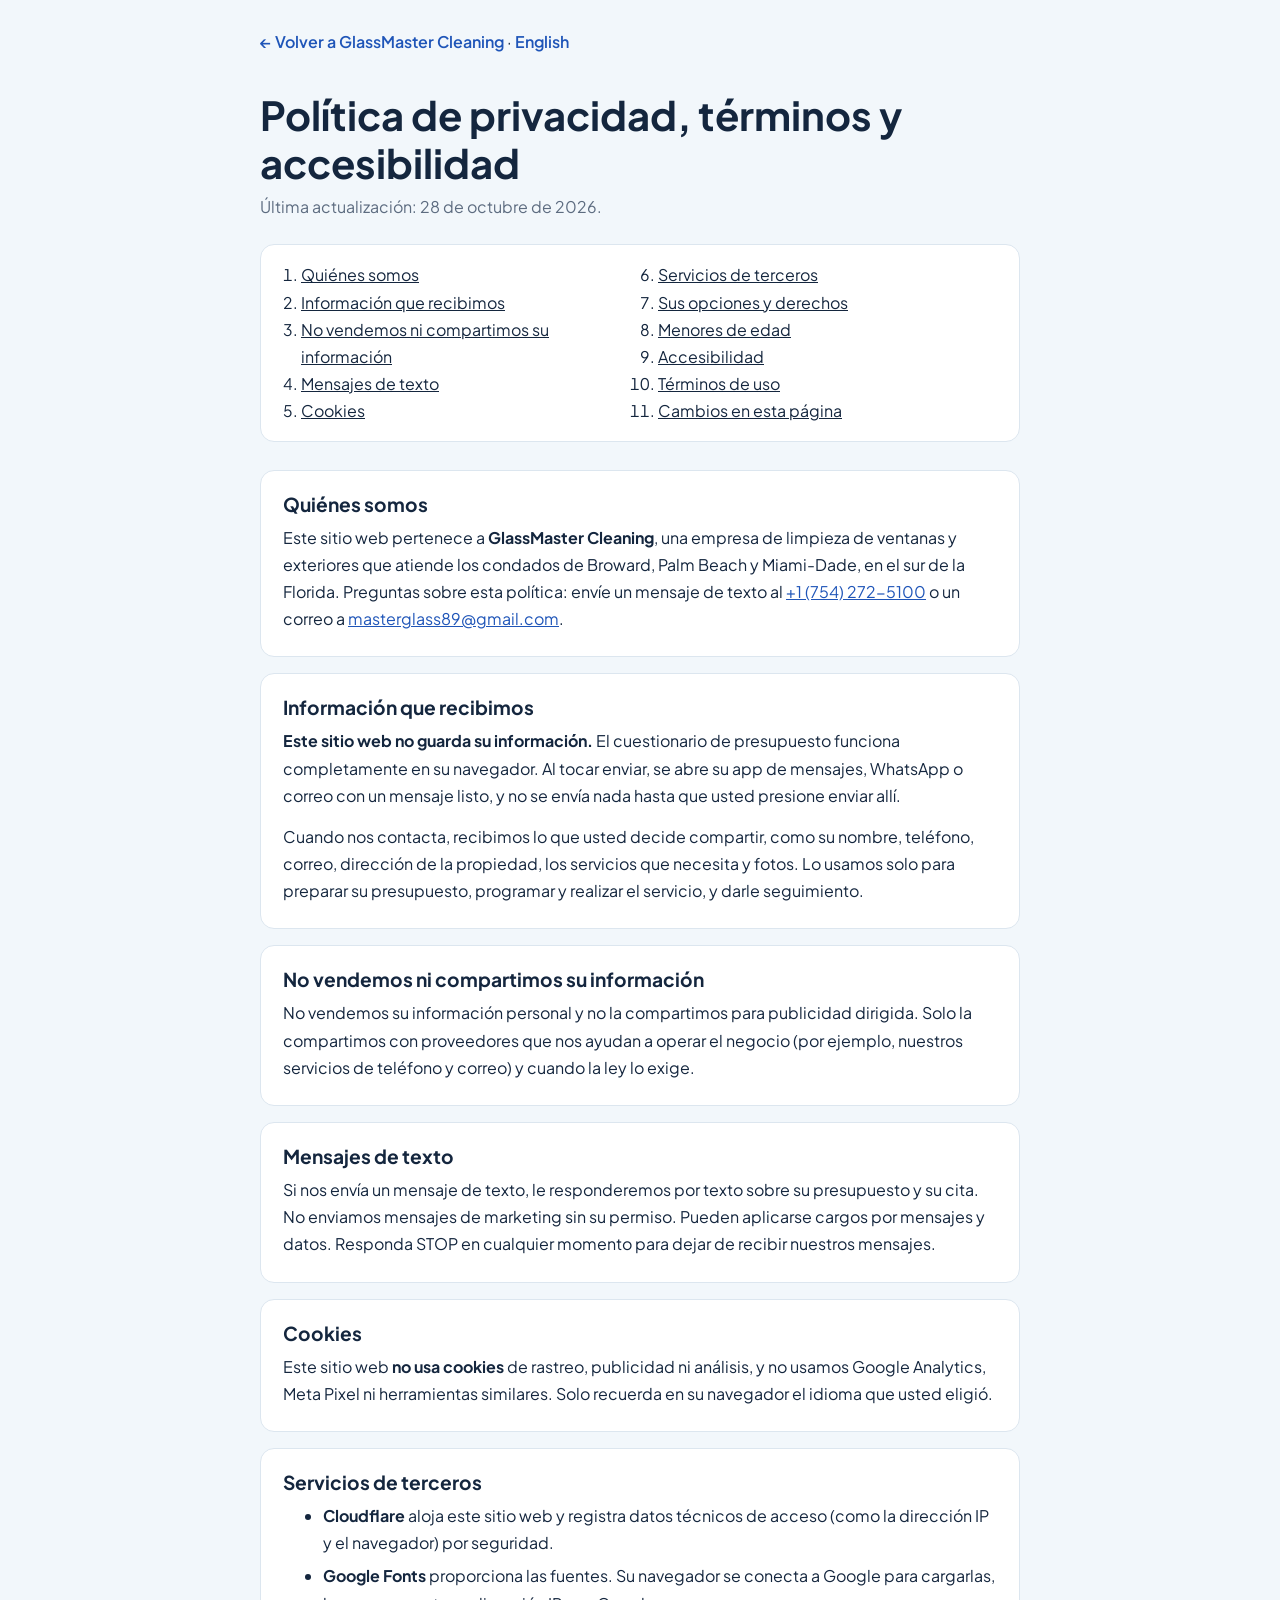
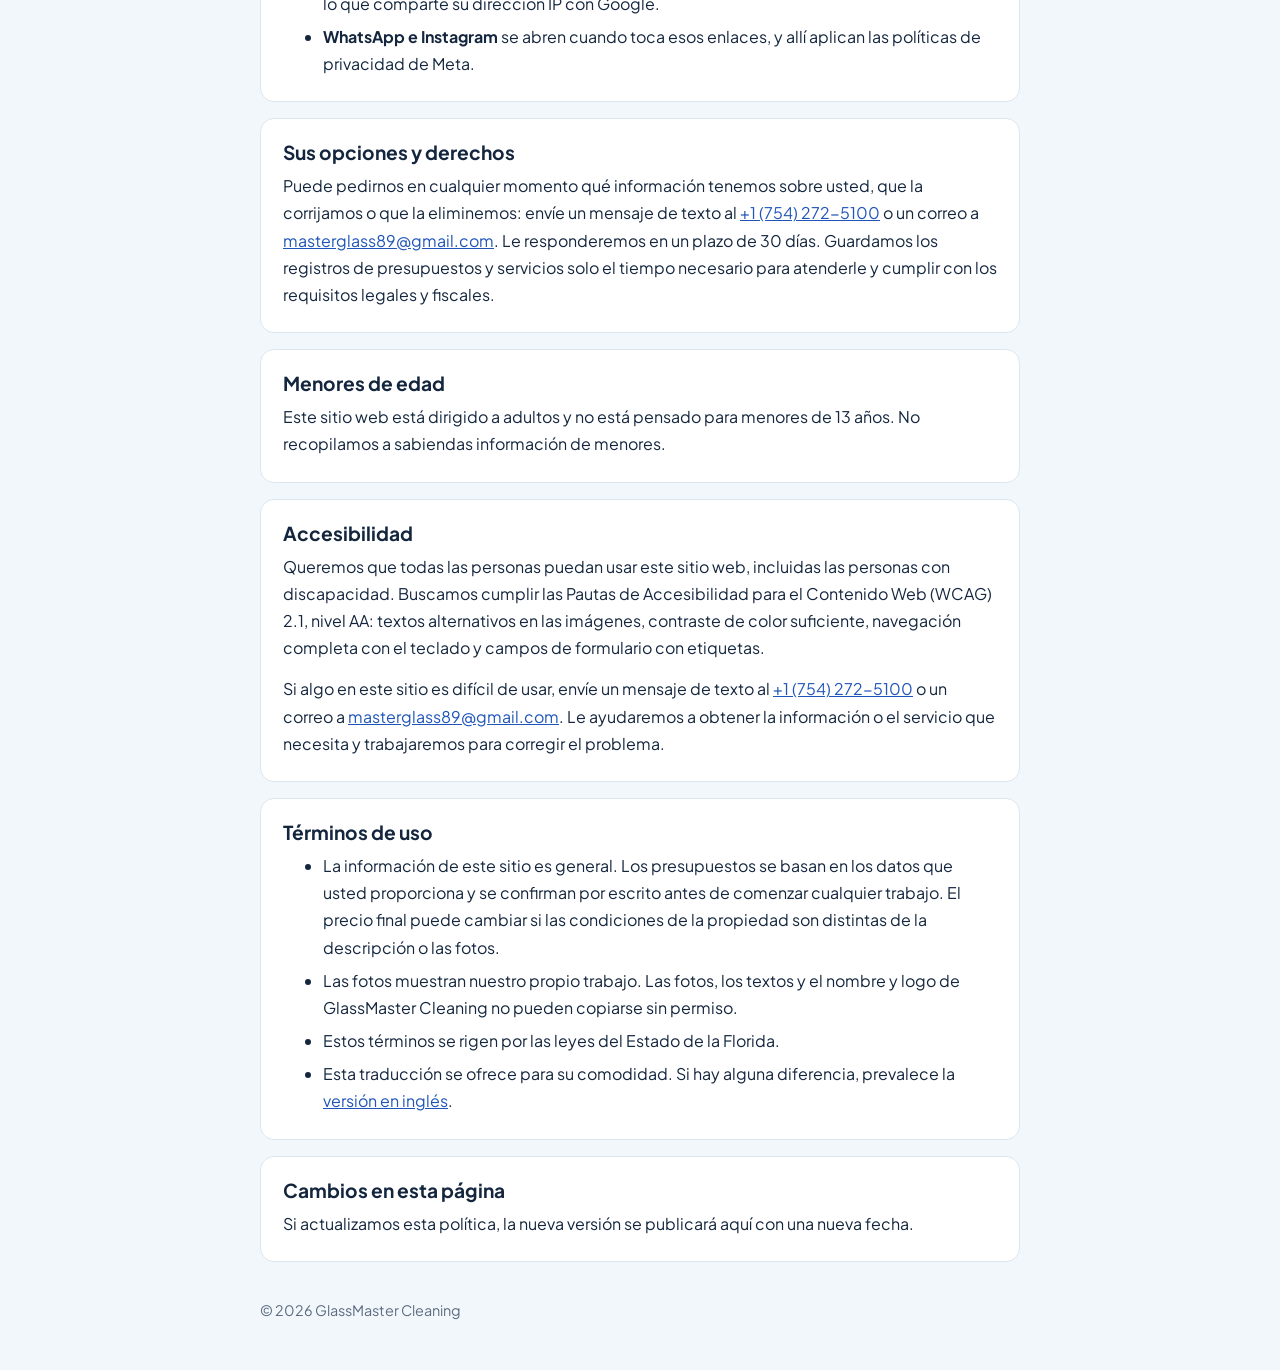
==== privacy-es.html @ 98ff184b "Add Spanish version with EN/ES switch and Spanish privacy page Co-Authored-By: Claude Opus 5.5 <nore" ====
<!doctype html>
<html lang="es">
<head>
<meta charset="utf-8">
<meta name="viewport" content="width=device-width, initial-scale=1">
<title>Política de privacidad, términos y accesibilidad · GlassMaster Cleaning</title>
<meta name="robots" content="noindex">
<link rel="preconnect" href="https://fonts.googleapis.com">
<link rel="preconnect" href="https://fonts.gstatic.com" crossorigin>
<link href="https://fonts.googleapis.com/css2?family=Plus+Jakarta+Sans:wght@400;600;700&display=swap" rel="stylesheet">
<style>
:root{--bg:#F2F7FB;--card:#FFFFFF;--ink:#14263E;--muted:#5D6C80;--accent:#1F55B8;--line:#DCE6EF}
*{box-sizing:border-box}
body{margin:0;background:var(--bg);color:var(--ink);font:400 1rem/1.7 "Plus Jakarta Sans",system-ui,sans-serif;-webkit-font-smoothing:antialiased}
.wrap{width:min(760px,100% - 32px);margin-inline:auto}
header{padding:28px 0 8px}
header a{color:var(--accent);font-weight:600;text-decoration:none}
header a:hover,header a:focus-visible{text-decoration:underline}
h1,h2{font-family:"Plus Jakarta Sans",system-ui,sans-serif;line-height:1.2;color:var(--ink)}
h1{font-size:clamp(1.8rem,5vw,2.5rem);margin:28px 0 6px}
h2{font-size:1.2rem;margin:0 0 8px}
.upd{color:var(--muted);margin:0 0 24px}
nav{background:var(--card);border:1px solid var(--line);border-radius:14px;padding:16px 20px;margin-bottom:28px}
nav ol{margin:0;padding-left:20px;columns:2 220px}
nav a{color:var(--ink)}
section{background:var(--card);border:1px solid var(--line);border-radius:14px;padding:22px 22px 10px;margin-bottom:16px;scroll-margin-top:16px}
section p,section ul{margin:0 0 14px}
section li{margin-bottom:6px}
a{color:var(--accent)}
a:focus-visible{outline:2px solid var(--accent);outline-offset:2px;border-radius:3px}
footer{color:var(--muted);font-size:.9rem;padding:20px 0 48px}
</style>
</head>
<body>
<header class="wrap"><a href="./?lang=es">← Volver a GlassMaster Cleaning</a> · <a href="privacy.html" lang="en" hreflang="en">English</a></header>
<main class="wrap">
<h1>Política de privacidad, términos y accesibilidad</h1>
<p class="upd">Última actualización: 28 de octubre de 2026.</p>
<nav aria-label="Contenido"><ol><li><a href="#s1">Quiénes somos</a></li><li><a href="#s2">Información que recibimos</a></li><li><a href="#s3">No vendemos ni compartimos su información</a></li><li><a href="#s4">Mensajes de texto</a></li><li><a href="#s5">Cookies</a></li><li><a href="#s6">Servicios de terceros</a></li><li><a href="#s7">Sus opciones y derechos</a></li><li><a href="#s8">Menores de edad</a></li><li><a href="#s9">Accesibilidad</a></li><li><a href="#s10">Términos de uso</a></li><li><a href="#s11">Cambios en esta página</a></li></ol></nav>
<section id="s1"><h2>Quiénes somos</h2><p>Este sitio web pertenece a <b>GlassMaster Cleaning</b>, una empresa de limpieza de ventanas y exteriores que atiende los condados de Broward, Palm Beach y Miami-Dade, en el sur de la Florida. Preguntas sobre esta política: envíe un mensaje de texto al <a href="sms:+17542725100">+1 (754) 272-5100</a> o un correo a <a href="mailto:masterglass89@gmail.com">masterglass89@gmail.com</a>.</p></section><section id="s2"><h2>Información que recibimos</h2><p><b>Este sitio web no guarda su información.</b> El cuestionario de presupuesto funciona completamente en su navegador. Al tocar enviar, se abre su app de mensajes, WhatsApp o correo con un mensaje listo, y no se envía nada hasta que usted presione enviar allí.</p><p>Cuando nos contacta, recibimos lo que usted decide compartir, como su nombre, teléfono, correo, dirección de la propiedad, los servicios que necesita y fotos. Lo usamos solo para preparar su presupuesto, programar y realizar el servicio, y darle seguimiento.</p></section><section id="s3"><h2>No vendemos ni compartimos su información</h2><p>No vendemos su información personal y no la compartimos para publicidad dirigida. Solo la compartimos con proveedores que nos ayudan a operar el negocio (por ejemplo, nuestros servicios de teléfono y correo) y cuando la ley lo exige.</p></section><section id="s4"><h2>Mensajes de texto</h2><p>Si nos envía un mensaje de texto, le responderemos por texto sobre su presupuesto y su cita. No enviamos mensajes de marketing sin su permiso. Pueden aplicarse cargos por mensajes y datos. Responda STOP en cualquier momento para dejar de recibir nuestros mensajes.</p></section><section id="s5"><h2>Cookies</h2><p>Este sitio web <b>no usa cookies</b> de rastreo, publicidad ni análisis, y no usamos Google Analytics, Meta Pixel ni herramientas similares. Solo recuerda en su navegador el idioma que usted eligió.</p></section><section id="s6"><h2>Servicios de terceros</h2><ul><li><b>Cloudflare</b> aloja este sitio web y registra datos técnicos de acceso (como la dirección IP y el navegador) por seguridad.</li><li><b>Google Fonts</b> proporciona las fuentes. Su navegador se conecta a Google para cargarlas, lo que comparte su dirección IP con Google.</li><li><b>WhatsApp e Instagram</b> se abren cuando toca esos enlaces, y allí aplican las políticas de privacidad de Meta.</li></ul></section><section id="s7"><h2>Sus opciones y derechos</h2><p>Puede pedirnos en cualquier momento qué información tenemos sobre usted, que la corrijamos o que la eliminemos: envíe un mensaje de texto al <a href="sms:+17542725100">+1 (754) 272-5100</a> o un correo a <a href="mailto:masterglass89@gmail.com">masterglass89@gmail.com</a>. Le responderemos en un plazo de 30 días. Guardamos los registros de presupuestos y servicios solo el tiempo necesario para atenderle y cumplir con los requisitos legales y fiscales.</p></section><section id="s8"><h2>Menores de edad</h2><p>Este sitio web está dirigido a adultos y no está pensado para menores de 13 años. No recopilamos a sabiendas información de menores.</p></section><section id="s9"><h2>Accesibilidad</h2><p>Queremos que todas las personas puedan usar este sitio web, incluidas las personas con discapacidad. Buscamos cumplir las Pautas de Accesibilidad para el Contenido Web (WCAG) 2.1, nivel AA: textos alternativos en las imágenes, contraste de color suficiente, navegación completa con el teclado y campos de formulario con etiquetas.</p><p>Si algo en este sitio es difícil de usar, envíe un mensaje de texto al <a href="sms:+17542725100">+1 (754) 272-5100</a> o un correo a <a href="mailto:masterglass89@gmail.com">masterglass89@gmail.com</a>. Le ayudaremos a obtener la información o el servicio que necesita y trabajaremos para corregir el problema.</p></section><section id="s10"><h2>Términos de uso</h2><ul><li>La información de este sitio es general. Los presupuestos se basan en los datos que usted proporciona y se confirman por escrito antes de comenzar cualquier trabajo. El precio final puede cambiar si las condiciones de la propiedad son distintas de la descripción o las fotos.</li><li>Las fotos muestran nuestro propio trabajo. Las fotos, los textos y el nombre y logo de GlassMaster Cleaning no pueden copiarse sin permiso.</li><li>Estos términos se rigen por las leyes del Estado de la Florida.</li><li>Esta traducción se ofrece para su comodidad. Si hay alguna diferencia, prevalece la <a href="privacy.html" lang="en" hreflang="en">versión en inglés</a>.</li></ul></section><section id="s11"><h2>Cambios en esta página</h2><p>Si actualizamos esta política, la nueva versión se publicará aquí con una nueva fecha.</p></section>
</main>
<footer class="wrap">© 2026 GlassMaster Cleaning</footer>
</body>
</html>
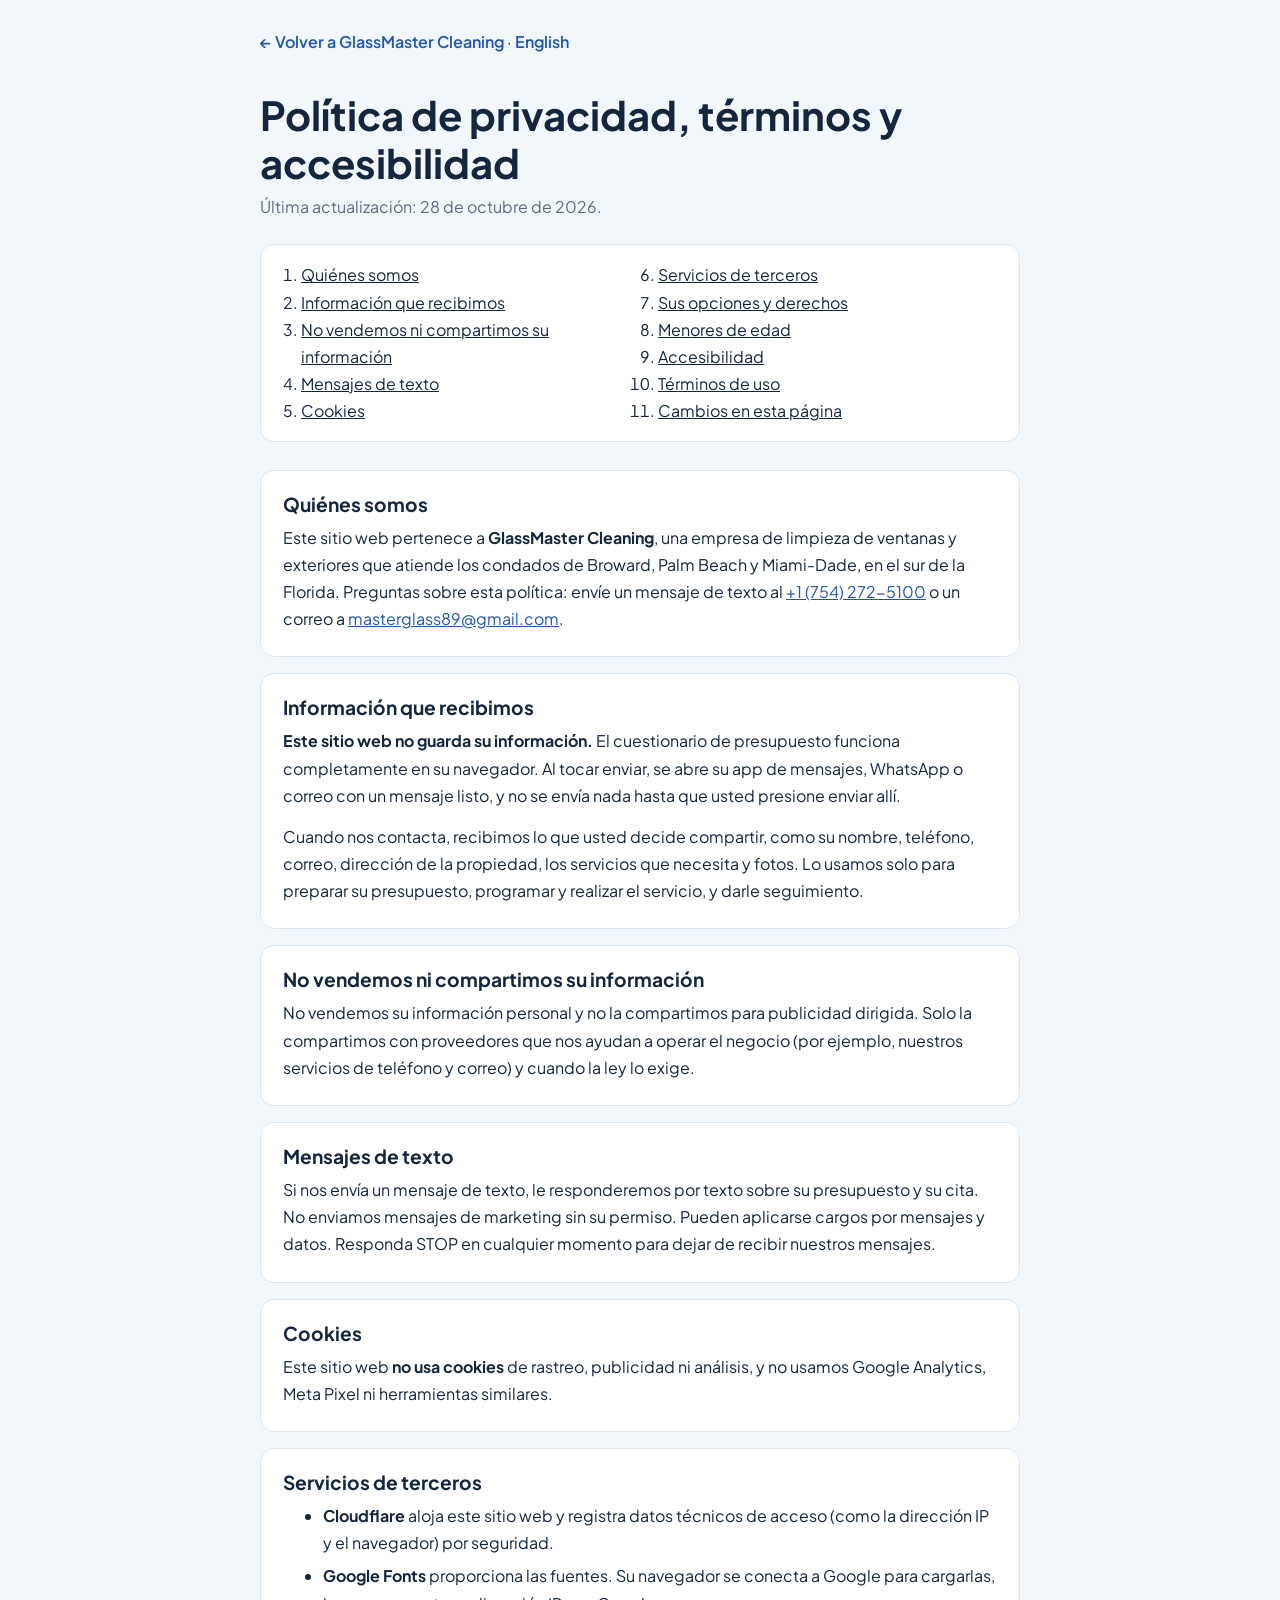
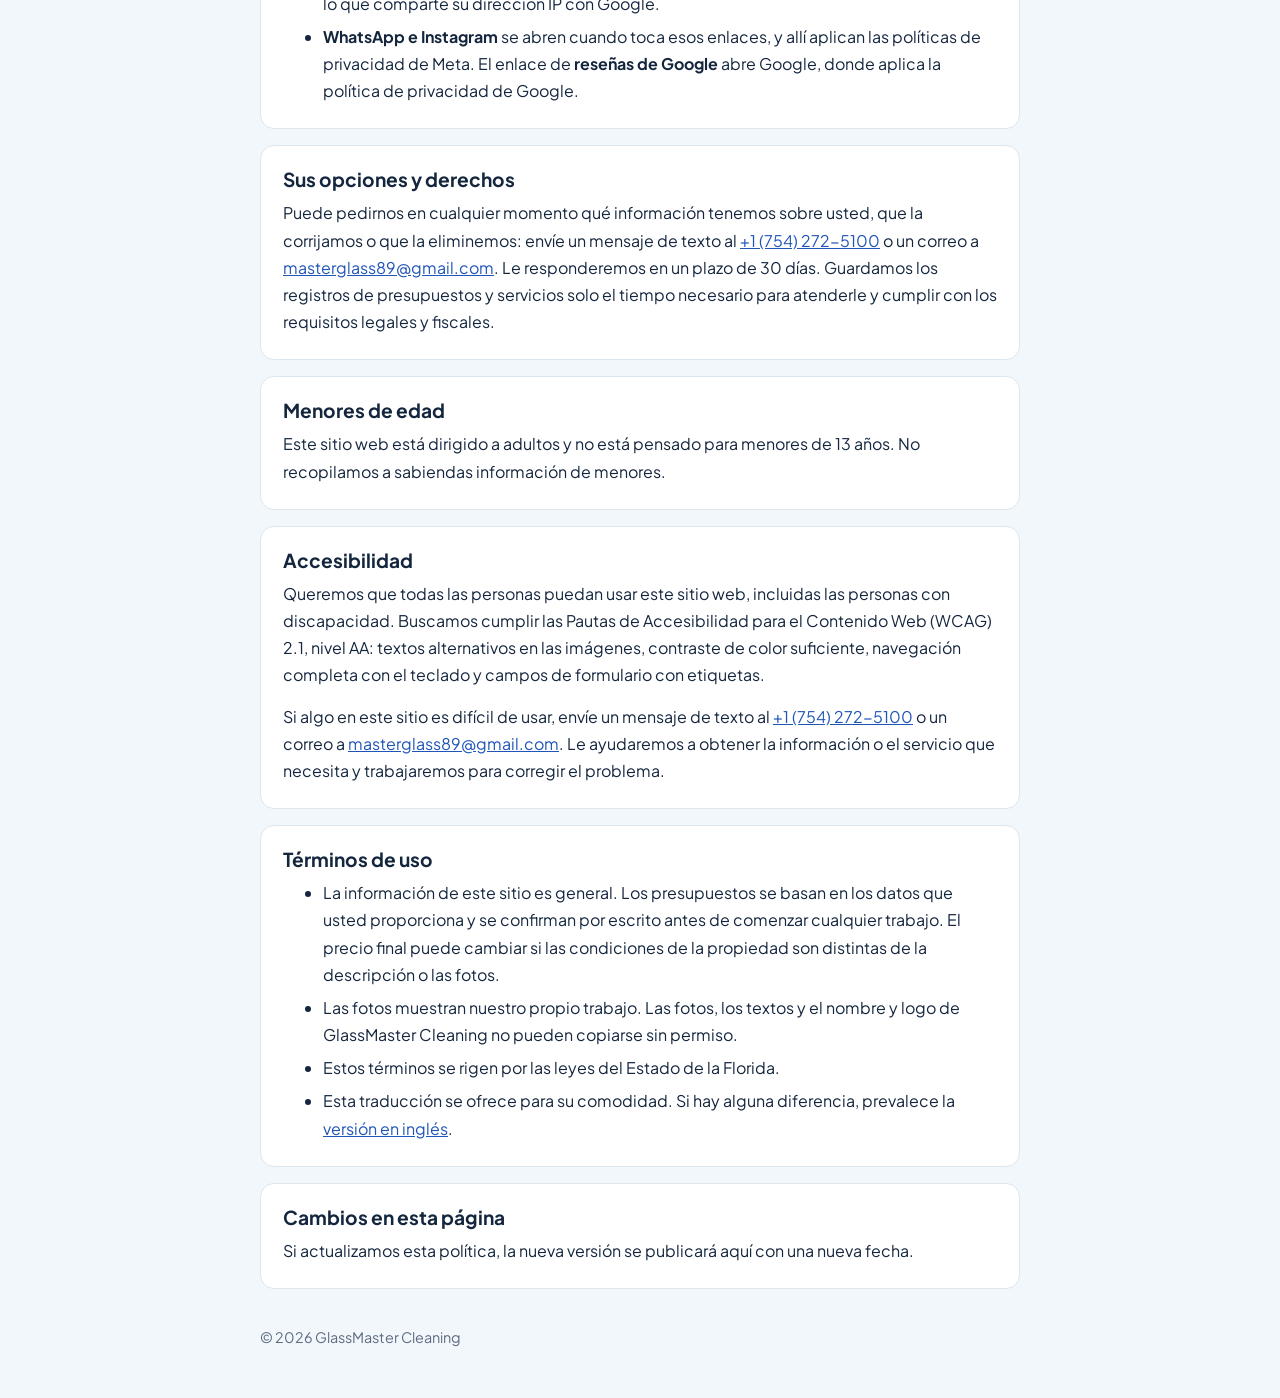
==== commit 3f757e83: "Open in English by default and link to Google reviews Co-Authored-By: Claude Opus 5.5 <noreply@anthr" ====
--- a/privacy-es.html
+++ b/privacy-es.html
@@ -37,7 +37,7 @@
 <h1>Política de privacidad, términos y accesibilidad</h1>
 <p class="upd">Última actualización: 28 de octubre de 2026.</p>
 <nav aria-label="Contenido"><ol><li><a href="#s1">Quiénes somos</a></li><li><a href="#s2">Información que recibimos</a></li><li><a href="#s3">No vendemos ni compartimos su información</a></li><li><a href="#s4">Mensajes de texto</a></li><li><a href="#s5">Cookies</a></li><li><a href="#s6">Servicios de terceros</a></li><li><a href="#s7">Sus opciones y derechos</a></li><li><a href="#s8">Menores de edad</a></li><li><a href="#s9">Accesibilidad</a></li><li><a href="#s10">Términos de uso</a></li><li><a href="#s11">Cambios en esta página</a></li></ol></nav>
-<section id="s1"><h2>Quiénes somos</h2><p>Este sitio web pertenece a <b>GlassMaster Cleaning</b>, una empresa de limpieza de ventanas y exteriores que atiende los condados de Broward, Palm Beach y Miami-Dade, en el sur de la Florida. Preguntas sobre esta política: envíe un mensaje de texto al <a href="sms:+17542725100">+1 (754) 272-5100</a> o un correo a <a href="mailto:masterglass89@gmail.com">masterglass89@gmail.com</a>.</p></section><section id="s2"><h2>Información que recibimos</h2><p><b>Este sitio web no guarda su información.</b> El cuestionario de presupuesto funciona completamente en su navegador. Al tocar enviar, se abre su app de mensajes, WhatsApp o correo con un mensaje listo, y no se envía nada hasta que usted presione enviar allí.</p><p>Cuando nos contacta, recibimos lo que usted decide compartir, como su nombre, teléfono, correo, dirección de la propiedad, los servicios que necesita y fotos. Lo usamos solo para preparar su presupuesto, programar y realizar el servicio, y darle seguimiento.</p></section><section id="s3"><h2>No vendemos ni compartimos su información</h2><p>No vendemos su información personal y no la compartimos para publicidad dirigida. Solo la compartimos con proveedores que nos ayudan a operar el negocio (por ejemplo, nuestros servicios de teléfono y correo) y cuando la ley lo exige.</p></section><section id="s4"><h2>Mensajes de texto</h2><p>Si nos envía un mensaje de texto, le responderemos por texto sobre su presupuesto y su cita. No enviamos mensajes de marketing sin su permiso. Pueden aplicarse cargos por mensajes y datos. Responda STOP en cualquier momento para dejar de recibir nuestros mensajes.</p></section><section id="s5"><h2>Cookies</h2><p>Este sitio web <b>no usa cookies</b> de rastreo, publicidad ni análisis, y no usamos Google Analytics, Meta Pixel ni herramientas similares. Solo recuerda en su navegador el idioma que usted eligió.</p></section><section id="s6"><h2>Servicios de terceros</h2><ul><li><b>Cloudflare</b> aloja este sitio web y registra datos técnicos de acceso (como la dirección IP y el navegador) por seguridad.</li><li><b>Google Fonts</b> proporciona las fuentes. Su navegador se conecta a Google para cargarlas, lo que comparte su dirección IP con Google.</li><li><b>WhatsApp e Instagram</b> se abren cuando toca esos enlaces, y allí aplican las políticas de privacidad de Meta.</li></ul></section><section id="s7"><h2>Sus opciones y derechos</h2><p>Puede pedirnos en cualquier momento qué información tenemos sobre usted, que la corrijamos o que la eliminemos: envíe un mensaje de texto al <a href="sms:+17542725100">+1 (754) 272-5100</a> o un correo a <a href="mailto:masterglass89@gmail.com">masterglass89@gmail.com</a>. Le responderemos en un plazo de 30 días. Guardamos los registros de presupuestos y servicios solo el tiempo necesario para atenderle y cumplir con los requisitos legales y fiscales.</p></section><section id="s8"><h2>Menores de edad</h2><p>Este sitio web está dirigido a adultos y no está pensado para menores de 13 años. No recopilamos a sabiendas información de menores.</p></section><section id="s9"><h2>Accesibilidad</h2><p>Queremos que todas las personas puedan usar este sitio web, incluidas las personas con discapacidad. Buscamos cumplir las Pautas de Accesibilidad para el Contenido Web (WCAG) 2.1, nivel AA: textos alternativos en las imágenes, contraste de color suficiente, navegación completa con el teclado y campos de formulario con etiquetas.</p><p>Si algo en este sitio es difícil de usar, envíe un mensaje de texto al <a href="sms:+17542725100">+1 (754) 272-5100</a> o un correo a <a href="mailto:masterglass89@gmail.com">masterglass89@gmail.com</a>. Le ayudaremos a obtener la información o el servicio que necesita y trabajaremos para corregir el problema.</p></section><section id="s10"><h2>Términos de uso</h2><ul><li>La información de este sitio es general. Los presupuestos se basan en los datos que usted proporciona y se confirman por escrito antes de comenzar cualquier trabajo. El precio final puede cambiar si las condiciones de la propiedad son distintas de la descripción o las fotos.</li><li>Las fotos muestran nuestro propio trabajo. Las fotos, los textos y el nombre y logo de GlassMaster Cleaning no pueden copiarse sin permiso.</li><li>Estos términos se rigen por las leyes del Estado de la Florida.</li><li>Esta traducción se ofrece para su comodidad. Si hay alguna diferencia, prevalece la <a href="privacy.html" lang="en" hreflang="en">versión en inglés</a>.</li></ul></section><section id="s11"><h2>Cambios en esta página</h2><p>Si actualizamos esta política, la nueva versión se publicará aquí con una nueva fecha.</p></section>
+<section id="s1"><h2>Quiénes somos</h2><p>Este sitio web pertenece a <b>GlassMaster Cleaning</b>, una empresa de limpieza de ventanas y exteriores que atiende los condados de Broward, Palm Beach y Miami-Dade, en el sur de la Florida. Preguntas sobre esta política: envíe un mensaje de texto al <a href="sms:+17542725100">+1 (754) 272-5100</a> o un correo a <a href="mailto:masterglass89@gmail.com">masterglass89@gmail.com</a>.</p></section><section id="s2"><h2>Información que recibimos</h2><p><b>Este sitio web no guarda su información.</b> El cuestionario de presupuesto funciona completamente en su navegador. Al tocar enviar, se abre su app de mensajes, WhatsApp o correo con un mensaje listo, y no se envía nada hasta que usted presione enviar allí.</p><p>Cuando nos contacta, recibimos lo que usted decide compartir, como su nombre, teléfono, correo, dirección de la propiedad, los servicios que necesita y fotos. Lo usamos solo para preparar su presupuesto, programar y realizar el servicio, y darle seguimiento.</p></section><section id="s3"><h2>No vendemos ni compartimos su información</h2><p>No vendemos su información personal y no la compartimos para publicidad dirigida. Solo la compartimos con proveedores que nos ayudan a operar el negocio (por ejemplo, nuestros servicios de teléfono y correo) y cuando la ley lo exige.</p></section><section id="s4"><h2>Mensajes de texto</h2><p>Si nos envía un mensaje de texto, le responderemos por texto sobre su presupuesto y su cita. No enviamos mensajes de marketing sin su permiso. Pueden aplicarse cargos por mensajes y datos. Responda STOP en cualquier momento para dejar de recibir nuestros mensajes.</p></section><section id="s5"><h2>Cookies</h2><p>Este sitio web <b>no usa cookies</b> de rastreo, publicidad ni análisis, y no usamos Google Analytics, Meta Pixel ni herramientas similares.</p></section><section id="s6"><h2>Servicios de terceros</h2><ul><li><b>Cloudflare</b> aloja este sitio web y registra datos técnicos de acceso (como la dirección IP y el navegador) por seguridad.</li><li><b>Google Fonts</b> proporciona las fuentes. Su navegador se conecta a Google para cargarlas, lo que comparte su dirección IP con Google.</li><li><b>WhatsApp e Instagram</b> se abren cuando toca esos enlaces, y allí aplican las políticas de privacidad de Meta. El enlace de <b>reseñas de Google</b> abre Google, donde aplica la política de privacidad de Google.</li></ul></section><section id="s7"><h2>Sus opciones y derechos</h2><p>Puede pedirnos en cualquier momento qué información tenemos sobre usted, que la corrijamos o que la eliminemos: envíe un mensaje de texto al <a href="sms:+17542725100">+1 (754) 272-5100</a> o un correo a <a href="mailto:masterglass89@gmail.com">masterglass89@gmail.com</a>. Le responderemos en un plazo de 30 días. Guardamos los registros de presupuestos y servicios solo el tiempo necesario para atenderle y cumplir con los requisitos legales y fiscales.</p></section><section id="s8"><h2>Menores de edad</h2><p>Este sitio web está dirigido a adultos y no está pensado para menores de 13 años. No recopilamos a sabiendas información de menores.</p></section><section id="s9"><h2>Accesibilidad</h2><p>Queremos que todas las personas puedan usar este sitio web, incluidas las personas con discapacidad. Buscamos cumplir las Pautas de Accesibilidad para el Contenido Web (WCAG) 2.1, nivel AA: textos alternativos en las imágenes, contraste de color suficiente, navegación completa con el teclado y campos de formulario con etiquetas.</p><p>Si algo en este sitio es difícil de usar, envíe un mensaje de texto al <a href="sms:+17542725100">+1 (754) 272-5100</a> o un correo a <a href="mailto:masterglass89@gmail.com">masterglass89@gmail.com</a>. Le ayudaremos a obtener la información o el servicio que necesita y trabajaremos para corregir el problema.</p></section><section id="s10"><h2>Términos de uso</h2><ul><li>La información de este sitio es general. Los presupuestos se basan en los datos que usted proporciona y se confirman por escrito antes de comenzar cualquier trabajo. El precio final puede cambiar si las condiciones de la propiedad son distintas de la descripción o las fotos.</li><li>Las fotos muestran nuestro propio trabajo. Las fotos, los textos y el nombre y logo de GlassMaster Cleaning no pueden copiarse sin permiso.</li><li>Estos términos se rigen por las leyes del Estado de la Florida.</li><li>Esta traducción se ofrece para su comodidad. Si hay alguna diferencia, prevalece la <a href="privacy.html" lang="en" hreflang="en">versión en inglés</a>.</li></ul></section><section id="s11"><h2>Cambios en esta página</h2><p>Si actualizamos esta política, la nueva versión se publicará aquí con una nueva fecha.</p></section>
 </main>
 <footer class="wrap">© 2026 GlassMaster Cleaning</footer>
 </body>
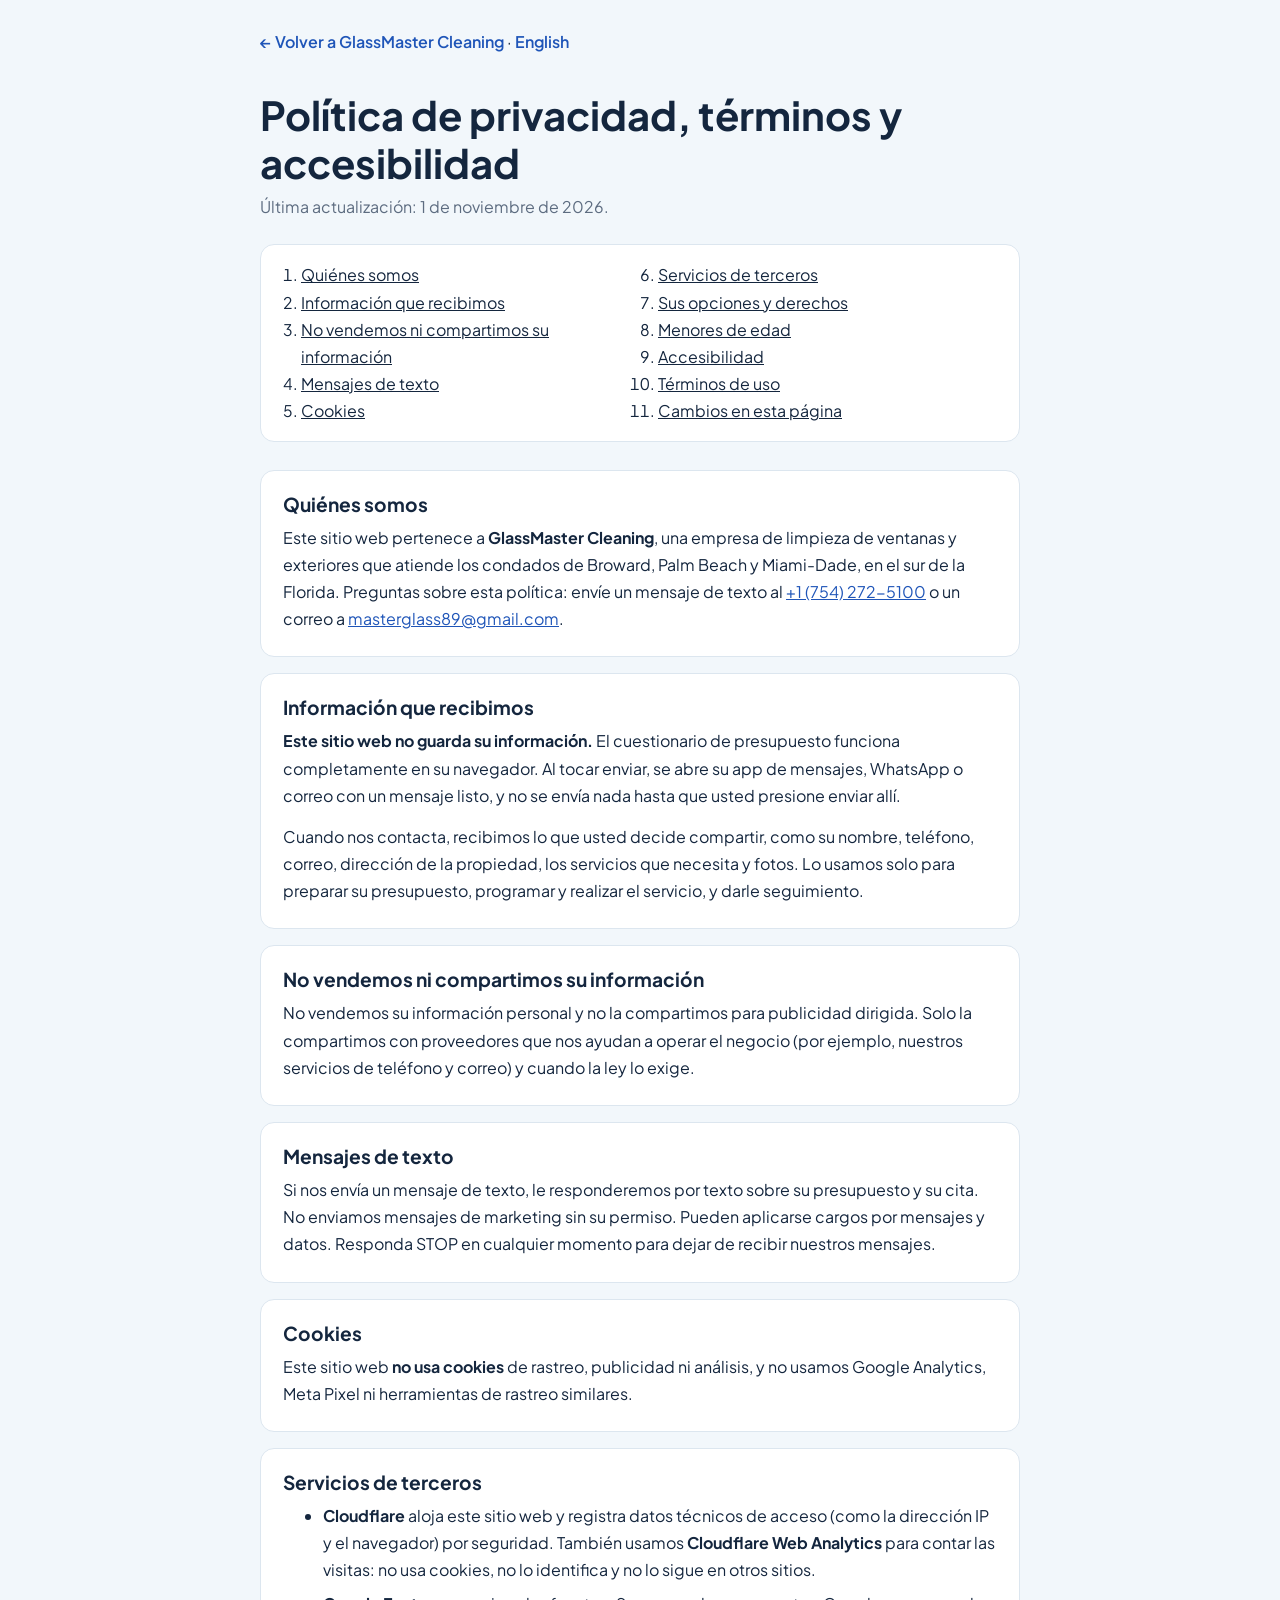
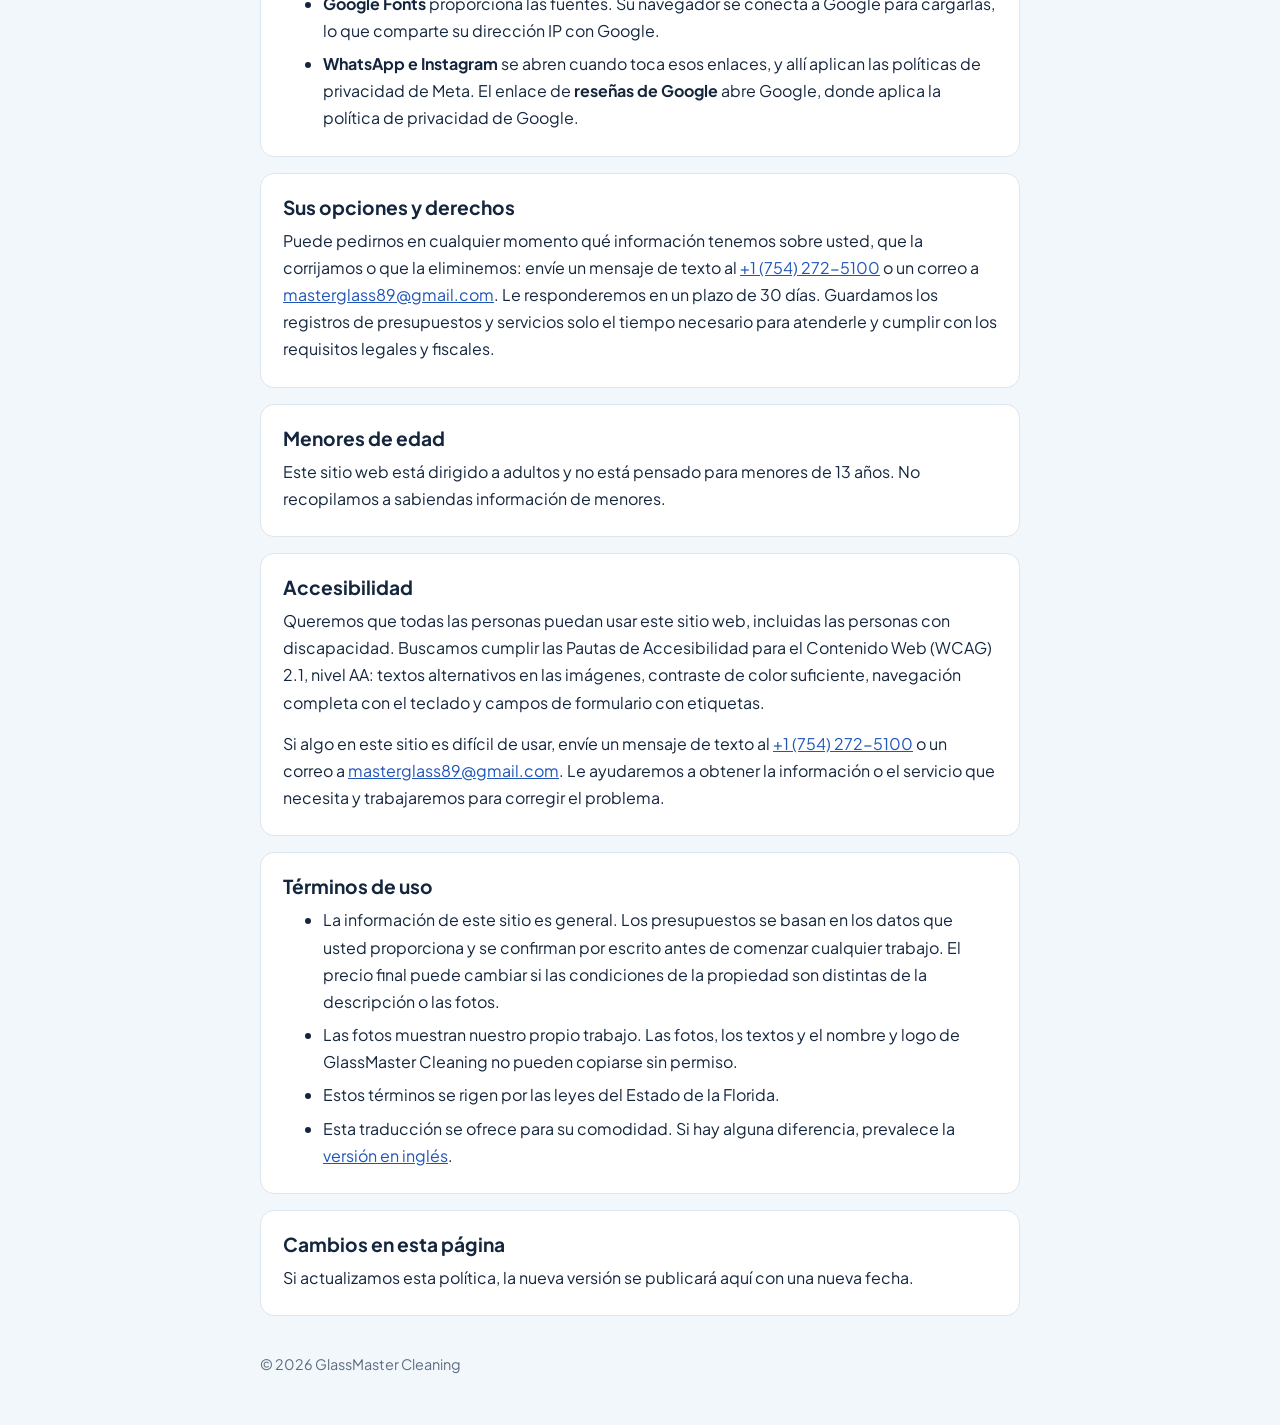
==== commit af441d23: "Libera o contador de visitas do Cloudflare Web Analytics CSP permite o script e o envio do Cloudflar" ====
--- a/privacy-es.html
+++ b/privacy-es.html
@@ -35,9 +35,9 @@
 <header class="wrap"><a href="./?lang=es">← Volver a GlassMaster Cleaning</a> · <a href="privacy.html" lang="en" hreflang="en">English</a></header>
 <main class="wrap">
 <h1>Política de privacidad, términos y accesibilidad</h1>
-<p class="upd">Última actualización: 28 de octubre de 2026.</p>
+<p class="upd">Última actualización: 1 de noviembre de 2026.</p>
 <nav aria-label="Contenido"><ol><li><a href="#s1">Quiénes somos</a></li><li><a href="#s2">Información que recibimos</a></li><li><a href="#s3">No vendemos ni compartimos su información</a></li><li><a href="#s4">Mensajes de texto</a></li><li><a href="#s5">Cookies</a></li><li><a href="#s6">Servicios de terceros</a></li><li><a href="#s7">Sus opciones y derechos</a></li><li><a href="#s8">Menores de edad</a></li><li><a href="#s9">Accesibilidad</a></li><li><a href="#s10">Términos de uso</a></li><li><a href="#s11">Cambios en esta página</a></li></ol></nav>
-<section id="s1"><h2>Quiénes somos</h2><p>Este sitio web pertenece a <b>GlassMaster Cleaning</b>, una empresa de limpieza de ventanas y exteriores que atiende los condados de Broward, Palm Beach y Miami-Dade, en el sur de la Florida. Preguntas sobre esta política: envíe un mensaje de texto al <a href="sms:+17542725100">+1 (754) 272-5100</a> o un correo a <a href="mailto:masterglass89@gmail.com">masterglass89@gmail.com</a>.</p></section><section id="s2"><h2>Información que recibimos</h2><p><b>Este sitio web no guarda su información.</b> El cuestionario de presupuesto funciona completamente en su navegador. Al tocar enviar, se abre su app de mensajes, WhatsApp o correo con un mensaje listo, y no se envía nada hasta que usted presione enviar allí.</p><p>Cuando nos contacta, recibimos lo que usted decide compartir, como su nombre, teléfono, correo, dirección de la propiedad, los servicios que necesita y fotos. Lo usamos solo para preparar su presupuesto, programar y realizar el servicio, y darle seguimiento.</p></section><section id="s3"><h2>No vendemos ni compartimos su información</h2><p>No vendemos su información personal y no la compartimos para publicidad dirigida. Solo la compartimos con proveedores que nos ayudan a operar el negocio (por ejemplo, nuestros servicios de teléfono y correo) y cuando la ley lo exige.</p></section><section id="s4"><h2>Mensajes de texto</h2><p>Si nos envía un mensaje de texto, le responderemos por texto sobre su presupuesto y su cita. No enviamos mensajes de marketing sin su permiso. Pueden aplicarse cargos por mensajes y datos. Responda STOP en cualquier momento para dejar de recibir nuestros mensajes.</p></section><section id="s5"><h2>Cookies</h2><p>Este sitio web <b>no usa cookies</b> de rastreo, publicidad ni análisis, y no usamos Google Analytics, Meta Pixel ni herramientas similares.</p></section><section id="s6"><h2>Servicios de terceros</h2><ul><li><b>Cloudflare</b> aloja este sitio web y registra datos técnicos de acceso (como la dirección IP y el navegador) por seguridad.</li><li><b>Google Fonts</b> proporciona las fuentes. Su navegador se conecta a Google para cargarlas, lo que comparte su dirección IP con Google.</li><li><b>WhatsApp e Instagram</b> se abren cuando toca esos enlaces, y allí aplican las políticas de privacidad de Meta. El enlace de <b>reseñas de Google</b> abre Google, donde aplica la política de privacidad de Google.</li></ul></section><section id="s7"><h2>Sus opciones y derechos</h2><p>Puede pedirnos en cualquier momento qué información tenemos sobre usted, que la corrijamos o que la eliminemos: envíe un mensaje de texto al <a href="sms:+17542725100">+1 (754) 272-5100</a> o un correo a <a href="mailto:masterglass89@gmail.com">masterglass89@gmail.com</a>. Le responderemos en un plazo de 30 días. Guardamos los registros de presupuestos y servicios solo el tiempo necesario para atenderle y cumplir con los requisitos legales y fiscales.</p></section><section id="s8"><h2>Menores de edad</h2><p>Este sitio web está dirigido a adultos y no está pensado para menores de 13 años. No recopilamos a sabiendas información de menores.</p></section><section id="s9"><h2>Accesibilidad</h2><p>Queremos que todas las personas puedan usar este sitio web, incluidas las personas con discapacidad. Buscamos cumplir las Pautas de Accesibilidad para el Contenido Web (WCAG) 2.1, nivel AA: textos alternativos en las imágenes, contraste de color suficiente, navegación completa con el teclado y campos de formulario con etiquetas.</p><p>Si algo en este sitio es difícil de usar, envíe un mensaje de texto al <a href="sms:+17542725100">+1 (754) 272-5100</a> o un correo a <a href="mailto:masterglass89@gmail.com">masterglass89@gmail.com</a>. Le ayudaremos a obtener la información o el servicio que necesita y trabajaremos para corregir el problema.</p></section><section id="s10"><h2>Términos de uso</h2><ul><li>La información de este sitio es general. Los presupuestos se basan en los datos que usted proporciona y se confirman por escrito antes de comenzar cualquier trabajo. El precio final puede cambiar si las condiciones de la propiedad son distintas de la descripción o las fotos.</li><li>Las fotos muestran nuestro propio trabajo. Las fotos, los textos y el nombre y logo de GlassMaster Cleaning no pueden copiarse sin permiso.</li><li>Estos términos se rigen por las leyes del Estado de la Florida.</li><li>Esta traducción se ofrece para su comodidad. Si hay alguna diferencia, prevalece la <a href="privacy.html" lang="en" hreflang="en">versión en inglés</a>.</li></ul></section><section id="s11"><h2>Cambios en esta página</h2><p>Si actualizamos esta política, la nueva versión se publicará aquí con una nueva fecha.</p></section>
+<section id="s1"><h2>Quiénes somos</h2><p>Este sitio web pertenece a <b>GlassMaster Cleaning</b>, una empresa de limpieza de ventanas y exteriores que atiende los condados de Broward, Palm Beach y Miami-Dade, en el sur de la Florida. Preguntas sobre esta política: envíe un mensaje de texto al <a href="sms:+17542725100">+1 (754) 272-5100</a> o un correo a <a href="mailto:masterglass89@gmail.com">masterglass89@gmail.com</a>.</p></section><section id="s2"><h2>Información que recibimos</h2><p><b>Este sitio web no guarda su información.</b> El cuestionario de presupuesto funciona completamente en su navegador. Al tocar enviar, se abre su app de mensajes, WhatsApp o correo con un mensaje listo, y no se envía nada hasta que usted presione enviar allí.</p><p>Cuando nos contacta, recibimos lo que usted decide compartir, como su nombre, teléfono, correo, dirección de la propiedad, los servicios que necesita y fotos. Lo usamos solo para preparar su presupuesto, programar y realizar el servicio, y darle seguimiento.</p></section><section id="s3"><h2>No vendemos ni compartimos su información</h2><p>No vendemos su información personal y no la compartimos para publicidad dirigida. Solo la compartimos con proveedores que nos ayudan a operar el negocio (por ejemplo, nuestros servicios de teléfono y correo) y cuando la ley lo exige.</p></section><section id="s4"><h2>Mensajes de texto</h2><p>Si nos envía un mensaje de texto, le responderemos por texto sobre su presupuesto y su cita. No enviamos mensajes de marketing sin su permiso. Pueden aplicarse cargos por mensajes y datos. Responda STOP en cualquier momento para dejar de recibir nuestros mensajes.</p></section><section id="s5"><h2>Cookies</h2><p>Este sitio web <b>no usa cookies</b> de rastreo, publicidad ni análisis, y no usamos Google Analytics, Meta Pixel ni herramientas de rastreo similares.</p></section><section id="s6"><h2>Servicios de terceros</h2><ul><li><b>Cloudflare</b> aloja este sitio web y registra datos técnicos de acceso (como la dirección IP y el navegador) por seguridad. También usamos <b>Cloudflare Web Analytics</b> para contar las visitas: no usa cookies, no lo identifica y no lo sigue en otros sitios.</li><li><b>Google Fonts</b> proporciona las fuentes. Su navegador se conecta a Google para cargarlas, lo que comparte su dirección IP con Google.</li><li><b>WhatsApp e Instagram</b> se abren cuando toca esos enlaces, y allí aplican las políticas de privacidad de Meta. El enlace de <b>reseñas de Google</b> abre Google, donde aplica la política de privacidad de Google.</li></ul></section><section id="s7"><h2>Sus opciones y derechos</h2><p>Puede pedirnos en cualquier momento qué información tenemos sobre usted, que la corrijamos o que la eliminemos: envíe un mensaje de texto al <a href="sms:+17542725100">+1 (754) 272-5100</a> o un correo a <a href="mailto:masterglass89@gmail.com">masterglass89@gmail.com</a>. Le responderemos en un plazo de 30 días. Guardamos los registros de presupuestos y servicios solo el tiempo necesario para atenderle y cumplir con los requisitos legales y fiscales.</p></section><section id="s8"><h2>Menores de edad</h2><p>Este sitio web está dirigido a adultos y no está pensado para menores de 13 años. No recopilamos a sabiendas información de menores.</p></section><section id="s9"><h2>Accesibilidad</h2><p>Queremos que todas las personas puedan usar este sitio web, incluidas las personas con discapacidad. Buscamos cumplir las Pautas de Accesibilidad para el Contenido Web (WCAG) 2.1, nivel AA: textos alternativos en las imágenes, contraste de color suficiente, navegación completa con el teclado y campos de formulario con etiquetas.</p><p>Si algo en este sitio es difícil de usar, envíe un mensaje de texto al <a href="sms:+17542725100">+1 (754) 272-5100</a> o un correo a <a href="mailto:masterglass89@gmail.com">masterglass89@gmail.com</a>. Le ayudaremos a obtener la información o el servicio que necesita y trabajaremos para corregir el problema.</p></section><section id="s10"><h2>Términos de uso</h2><ul><li>La información de este sitio es general. Los presupuestos se basan en los datos que usted proporciona y se confirman por escrito antes de comenzar cualquier trabajo. El precio final puede cambiar si las condiciones de la propiedad son distintas de la descripción o las fotos.</li><li>Las fotos muestran nuestro propio trabajo. Las fotos, los textos y el nombre y logo de GlassMaster Cleaning no pueden copiarse sin permiso.</li><li>Estos términos se rigen por las leyes del Estado de la Florida.</li><li>Esta traducción se ofrece para su comodidad. Si hay alguna diferencia, prevalece la <a href="privacy.html" lang="en" hreflang="en">versión en inglés</a>.</li></ul></section><section id="s11"><h2>Cambios en esta página</h2><p>Si actualizamos esta política, la nueva versión se publicará aquí con una nueva fecha.</p></section>
 </main>
 <footer class="wrap">© 2026 GlassMaster Cleaning</footer>
 </body>
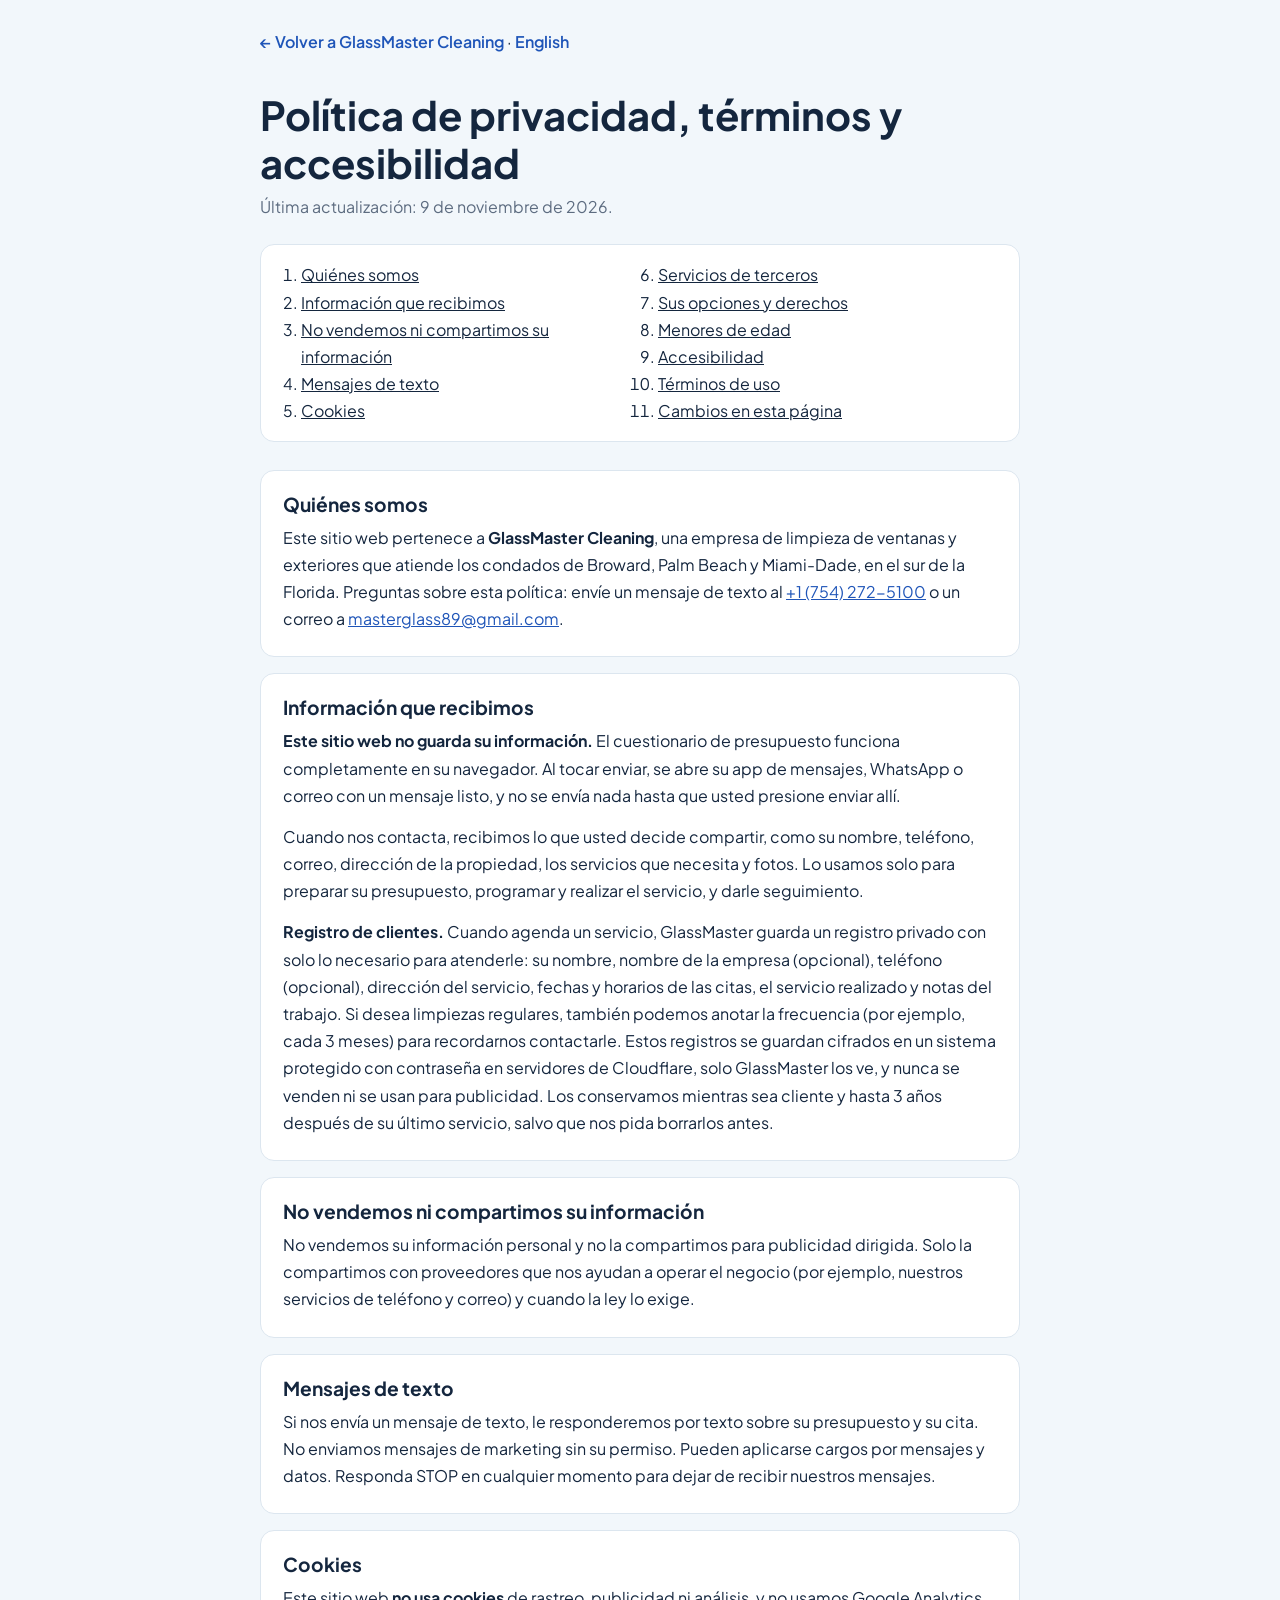
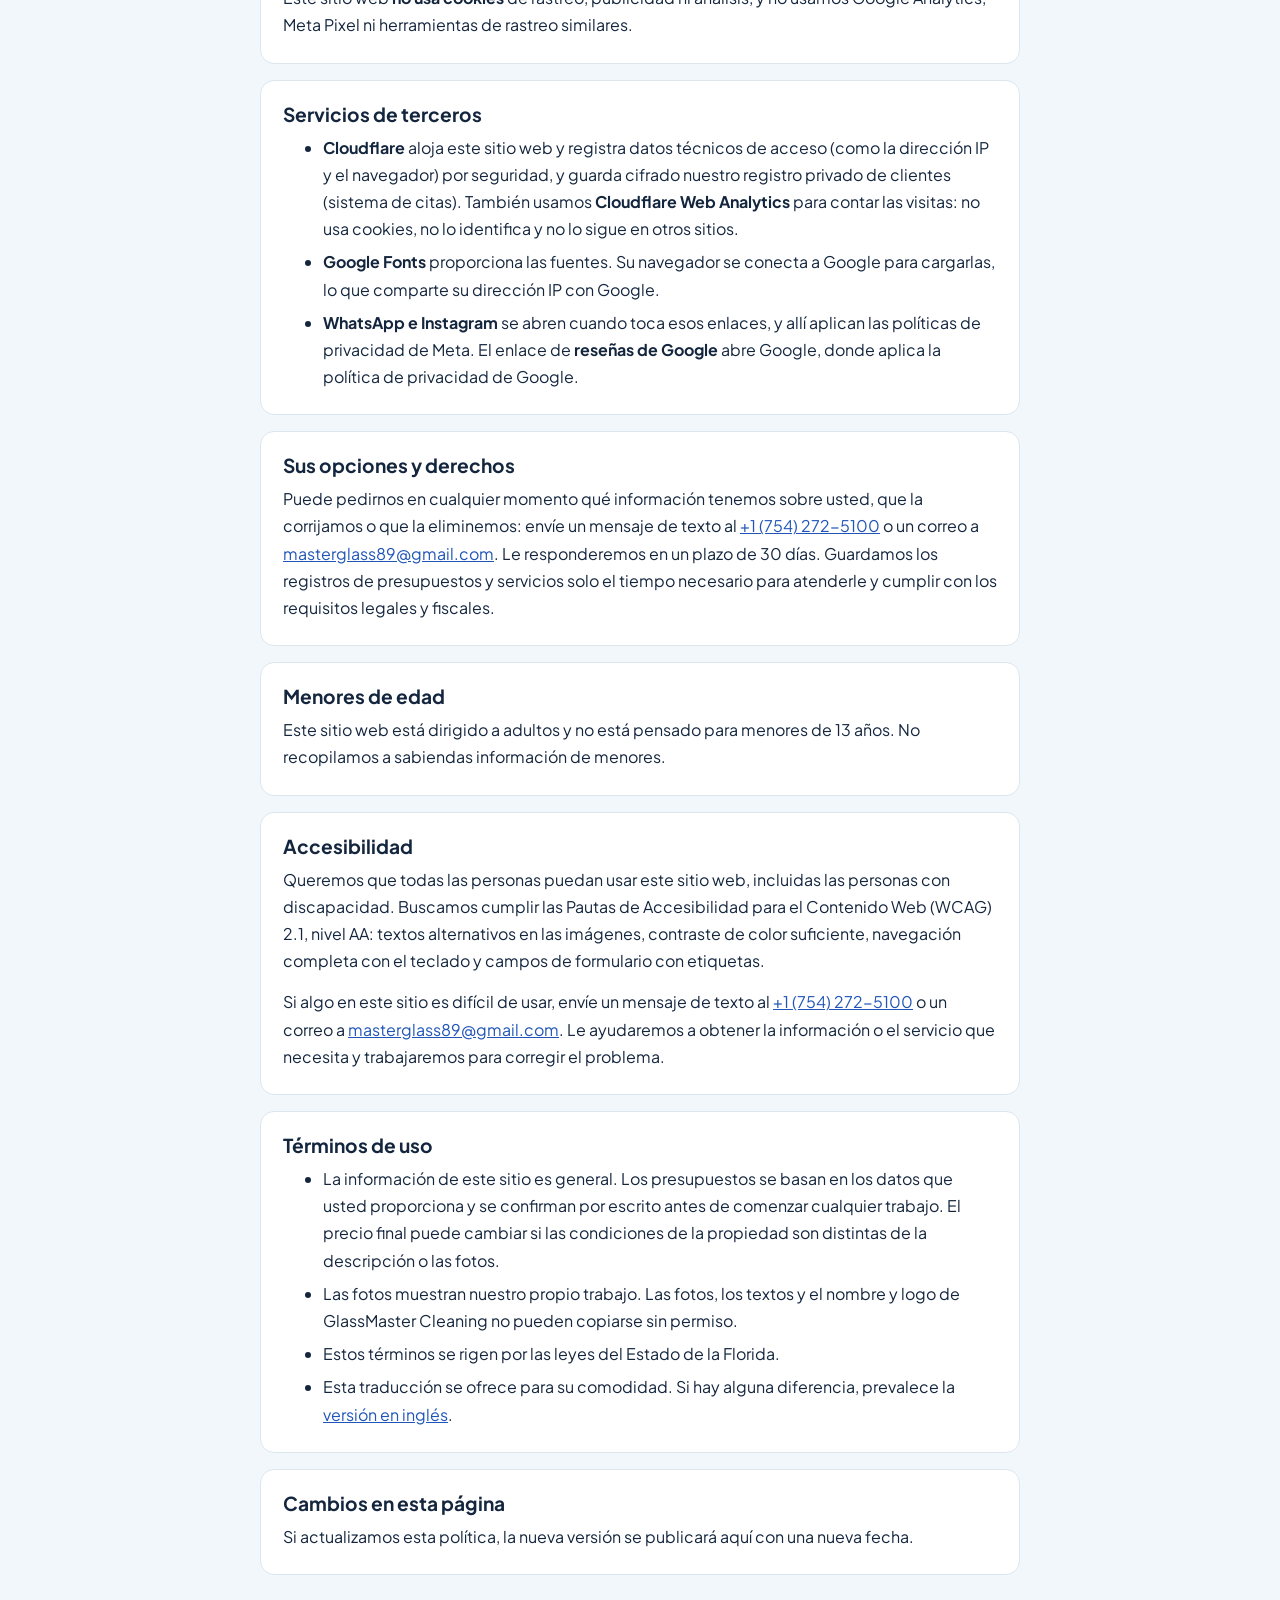
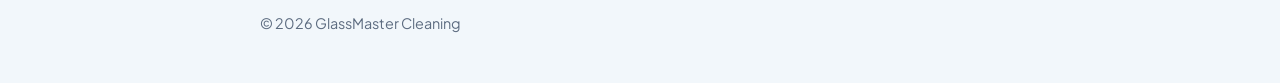
==== commit aa909887: "Painel do dono: agenda, clientes e lembretes de limpeza com e-mail diário Painel privado em /admin (" ====
--- a/privacy-es.html
+++ b/privacy-es.html
@@ -35,9 +35,9 @@
 <header class="wrap"><a href="./?lang=es">← Volver a GlassMaster Cleaning</a> · <a href="privacy.html" lang="en" hreflang="en">English</a></header>
 <main class="wrap">
 <h1>Política de privacidad, términos y accesibilidad</h1>
-<p class="upd">Última actualización: 1 de noviembre de 2026.</p>
+<p class="upd">Última actualización: 9 de noviembre de 2026.</p>
 <nav aria-label="Contenido"><ol><li><a href="#s1">Quiénes somos</a></li><li><a href="#s2">Información que recibimos</a></li><li><a href="#s3">No vendemos ni compartimos su información</a></li><li><a href="#s4">Mensajes de texto</a></li><li><a href="#s5">Cookies</a></li><li><a href="#s6">Servicios de terceros</a></li><li><a href="#s7">Sus opciones y derechos</a></li><li><a href="#s8">Menores de edad</a></li><li><a href="#s9">Accesibilidad</a></li><li><a href="#s10">Términos de uso</a></li><li><a href="#s11">Cambios en esta página</a></li></ol></nav>
-<section id="s1"><h2>Quiénes somos</h2><p>Este sitio web pertenece a <b>GlassMaster Cleaning</b>, una empresa de limpieza de ventanas y exteriores que atiende los condados de Broward, Palm Beach y Miami-Dade, en el sur de la Florida. Preguntas sobre esta política: envíe un mensaje de texto al <a href="sms:+17542725100">+1 (754) 272-5100</a> o un correo a <a href="mailto:masterglass89@gmail.com">masterglass89@gmail.com</a>.</p></section><section id="s2"><h2>Información que recibimos</h2><p><b>Este sitio web no guarda su información.</b> El cuestionario de presupuesto funciona completamente en su navegador. Al tocar enviar, se abre su app de mensajes, WhatsApp o correo con un mensaje listo, y no se envía nada hasta que usted presione enviar allí.</p><p>Cuando nos contacta, recibimos lo que usted decide compartir, como su nombre, teléfono, correo, dirección de la propiedad, los servicios que necesita y fotos. Lo usamos solo para preparar su presupuesto, programar y realizar el servicio, y darle seguimiento.</p></section><section id="s3"><h2>No vendemos ni compartimos su información</h2><p>No vendemos su información personal y no la compartimos para publicidad dirigida. Solo la compartimos con proveedores que nos ayudan a operar el negocio (por ejemplo, nuestros servicios de teléfono y correo) y cuando la ley lo exige.</p></section><section id="s4"><h2>Mensajes de texto</h2><p>Si nos envía un mensaje de texto, le responderemos por texto sobre su presupuesto y su cita. No enviamos mensajes de marketing sin su permiso. Pueden aplicarse cargos por mensajes y datos. Responda STOP en cualquier momento para dejar de recibir nuestros mensajes.</p></section><section id="s5"><h2>Cookies</h2><p>Este sitio web <b>no usa cookies</b> de rastreo, publicidad ni análisis, y no usamos Google Analytics, Meta Pixel ni herramientas de rastreo similares.</p></section><section id="s6"><h2>Servicios de terceros</h2><ul><li><b>Cloudflare</b> aloja este sitio web y registra datos técnicos de acceso (como la dirección IP y el navegador) por seguridad. También usamos <b>Cloudflare Web Analytics</b> para contar las visitas: no usa cookies, no lo identifica y no lo sigue en otros sitios.</li><li><b>Google Fonts</b> proporciona las fuentes. Su navegador se conecta a Google para cargarlas, lo que comparte su dirección IP con Google.</li><li><b>WhatsApp e Instagram</b> se abren cuando toca esos enlaces, y allí aplican las políticas de privacidad de Meta. El enlace de <b>reseñas de Google</b> abre Google, donde aplica la política de privacidad de Google.</li></ul></section><section id="s7"><h2>Sus opciones y derechos</h2><p>Puede pedirnos en cualquier momento qué información tenemos sobre usted, que la corrijamos o que la eliminemos: envíe un mensaje de texto al <a href="sms:+17542725100">+1 (754) 272-5100</a> o un correo a <a href="mailto:masterglass89@gmail.com">masterglass89@gmail.com</a>. Le responderemos en un plazo de 30 días. Guardamos los registros de presupuestos y servicios solo el tiempo necesario para atenderle y cumplir con los requisitos legales y fiscales.</p></section><section id="s8"><h2>Menores de edad</h2><p>Este sitio web está dirigido a adultos y no está pensado para menores de 13 años. No recopilamos a sabiendas información de menores.</p></section><section id="s9"><h2>Accesibilidad</h2><p>Queremos que todas las personas puedan usar este sitio web, incluidas las personas con discapacidad. Buscamos cumplir las Pautas de Accesibilidad para el Contenido Web (WCAG) 2.1, nivel AA: textos alternativos en las imágenes, contraste de color suficiente, navegación completa con el teclado y campos de formulario con etiquetas.</p><p>Si algo en este sitio es difícil de usar, envíe un mensaje de texto al <a href="sms:+17542725100">+1 (754) 272-5100</a> o un correo a <a href="mailto:masterglass89@gmail.com">masterglass89@gmail.com</a>. Le ayudaremos a obtener la información o el servicio que necesita y trabajaremos para corregir el problema.</p></section><section id="s10"><h2>Términos de uso</h2><ul><li>La información de este sitio es general. Los presupuestos se basan en los datos que usted proporciona y se confirman por escrito antes de comenzar cualquier trabajo. El precio final puede cambiar si las condiciones de la propiedad son distintas de la descripción o las fotos.</li><li>Las fotos muestran nuestro propio trabajo. Las fotos, los textos y el nombre y logo de GlassMaster Cleaning no pueden copiarse sin permiso.</li><li>Estos términos se rigen por las leyes del Estado de la Florida.</li><li>Esta traducción se ofrece para su comodidad. Si hay alguna diferencia, prevalece la <a href="privacy.html" lang="en" hreflang="en">versión en inglés</a>.</li></ul></section><section id="s11"><h2>Cambios en esta página</h2><p>Si actualizamos esta política, la nueva versión se publicará aquí con una nueva fecha.</p></section>
+<section id="s1"><h2>Quiénes somos</h2><p>Este sitio web pertenece a <b>GlassMaster Cleaning</b>, una empresa de limpieza de ventanas y exteriores que atiende los condados de Broward, Palm Beach y Miami-Dade, en el sur de la Florida. Preguntas sobre esta política: envíe un mensaje de texto al <a href="sms:+17542725100">+1 (754) 272-5100</a> o un correo a <a href="mailto:masterglass89@gmail.com">masterglass89@gmail.com</a>.</p></section><section id="s2"><h2>Información que recibimos</h2><p><b>Este sitio web no guarda su información.</b> El cuestionario de presupuesto funciona completamente en su navegador. Al tocar enviar, se abre su app de mensajes, WhatsApp o correo con un mensaje listo, y no se envía nada hasta que usted presione enviar allí.</p><p>Cuando nos contacta, recibimos lo que usted decide compartir, como su nombre, teléfono, correo, dirección de la propiedad, los servicios que necesita y fotos. Lo usamos solo para preparar su presupuesto, programar y realizar el servicio, y darle seguimiento.</p><p><b>Registro de clientes.</b> Cuando agenda un servicio, GlassMaster guarda un registro privado con solo lo necesario para atenderle: su nombre, nombre de la empresa (opcional), teléfono (opcional), dirección del servicio, fechas y horarios de las citas, el servicio realizado y notas del trabajo. Si desea limpiezas regulares, también podemos anotar la frecuencia (por ejemplo, cada 3 meses) para recordarnos contactarle. Estos registros se guardan cifrados en un sistema protegido con contraseña en servidores de Cloudflare, solo GlassMaster los ve, y nunca se venden ni se usan para publicidad. Los conservamos mientras sea cliente y hasta 3 años después de su último servicio, salvo que nos pida borrarlos antes.</p></section><section id="s3"><h2>No vendemos ni compartimos su información</h2><p>No vendemos su información personal y no la compartimos para publicidad dirigida. Solo la compartimos con proveedores que nos ayudan a operar el negocio (por ejemplo, nuestros servicios de teléfono y correo) y cuando la ley lo exige.</p></section><section id="s4"><h2>Mensajes de texto</h2><p>Si nos envía un mensaje de texto, le responderemos por texto sobre su presupuesto y su cita. No enviamos mensajes de marketing sin su permiso. Pueden aplicarse cargos por mensajes y datos. Responda STOP en cualquier momento para dejar de recibir nuestros mensajes.</p></section><section id="s5"><h2>Cookies</h2><p>Este sitio web <b>no usa cookies</b> de rastreo, publicidad ni análisis, y no usamos Google Analytics, Meta Pixel ni herramientas de rastreo similares.</p></section><section id="s6"><h2>Servicios de terceros</h2><ul><li><b>Cloudflare</b> aloja este sitio web y registra datos técnicos de acceso (como la dirección IP y el navegador) por seguridad, y guarda cifrado nuestro registro privado de clientes (sistema de citas). También usamos <b>Cloudflare Web Analytics</b> para contar las visitas: no usa cookies, no lo identifica y no lo sigue en otros sitios.</li><li><b>Google Fonts</b> proporciona las fuentes. Su navegador se conecta a Google para cargarlas, lo que comparte su dirección IP con Google.</li><li><b>WhatsApp e Instagram</b> se abren cuando toca esos enlaces, y allí aplican las políticas de privacidad de Meta. El enlace de <b>reseñas de Google</b> abre Google, donde aplica la política de privacidad de Google.</li></ul></section><section id="s7"><h2>Sus opciones y derechos</h2><p>Puede pedirnos en cualquier momento qué información tenemos sobre usted, que la corrijamos o que la eliminemos: envíe un mensaje de texto al <a href="sms:+17542725100">+1 (754) 272-5100</a> o un correo a <a href="mailto:masterglass89@gmail.com">masterglass89@gmail.com</a>. Le responderemos en un plazo de 30 días. Guardamos los registros de presupuestos y servicios solo el tiempo necesario para atenderle y cumplir con los requisitos legales y fiscales.</p></section><section id="s8"><h2>Menores de edad</h2><p>Este sitio web está dirigido a adultos y no está pensado para menores de 13 años. No recopilamos a sabiendas información de menores.</p></section><section id="s9"><h2>Accesibilidad</h2><p>Queremos que todas las personas puedan usar este sitio web, incluidas las personas con discapacidad. Buscamos cumplir las Pautas de Accesibilidad para el Contenido Web (WCAG) 2.1, nivel AA: textos alternativos en las imágenes, contraste de color suficiente, navegación completa con el teclado y campos de formulario con etiquetas.</p><p>Si algo en este sitio es difícil de usar, envíe un mensaje de texto al <a href="sms:+17542725100">+1 (754) 272-5100</a> o un correo a <a href="mailto:masterglass89@gmail.com">masterglass89@gmail.com</a>. Le ayudaremos a obtener la información o el servicio que necesita y trabajaremos para corregir el problema.</p></section><section id="s10"><h2>Términos de uso</h2><ul><li>La información de este sitio es general. Los presupuestos se basan en los datos que usted proporciona y se confirman por escrito antes de comenzar cualquier trabajo. El precio final puede cambiar si las condiciones de la propiedad son distintas de la descripción o las fotos.</li><li>Las fotos muestran nuestro propio trabajo. Las fotos, los textos y el nombre y logo de GlassMaster Cleaning no pueden copiarse sin permiso.</li><li>Estos términos se rigen por las leyes del Estado de la Florida.</li><li>Esta traducción se ofrece para su comodidad. Si hay alguna diferencia, prevalece la <a href="privacy.html" lang="en" hreflang="en">versión en inglés</a>.</li></ul></section><section id="s11"><h2>Cambios en esta página</h2><p>Si actualizamos esta política, la nueva versión se publicará aquí con una nueva fecha.</p></section>
 </main>
 <footer class="wrap">© 2026 GlassMaster Cleaning</footer>
 </body>
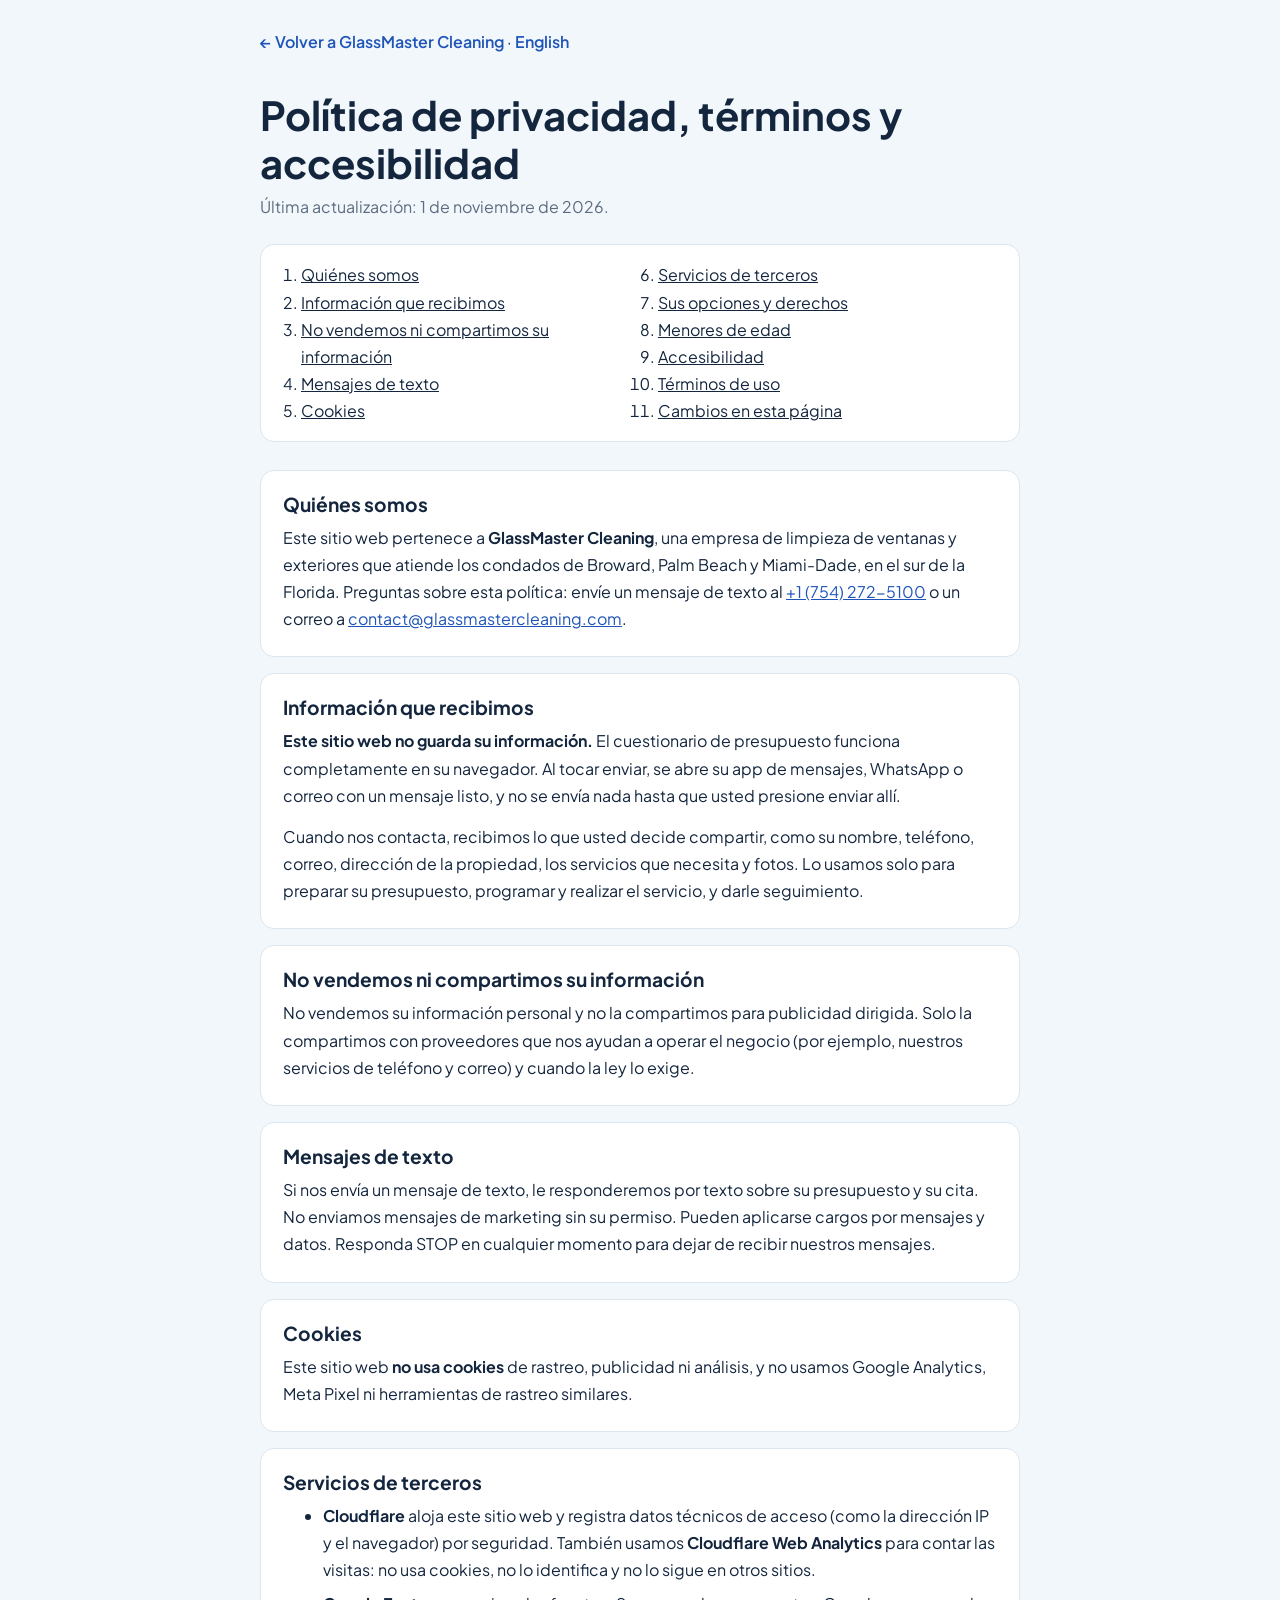
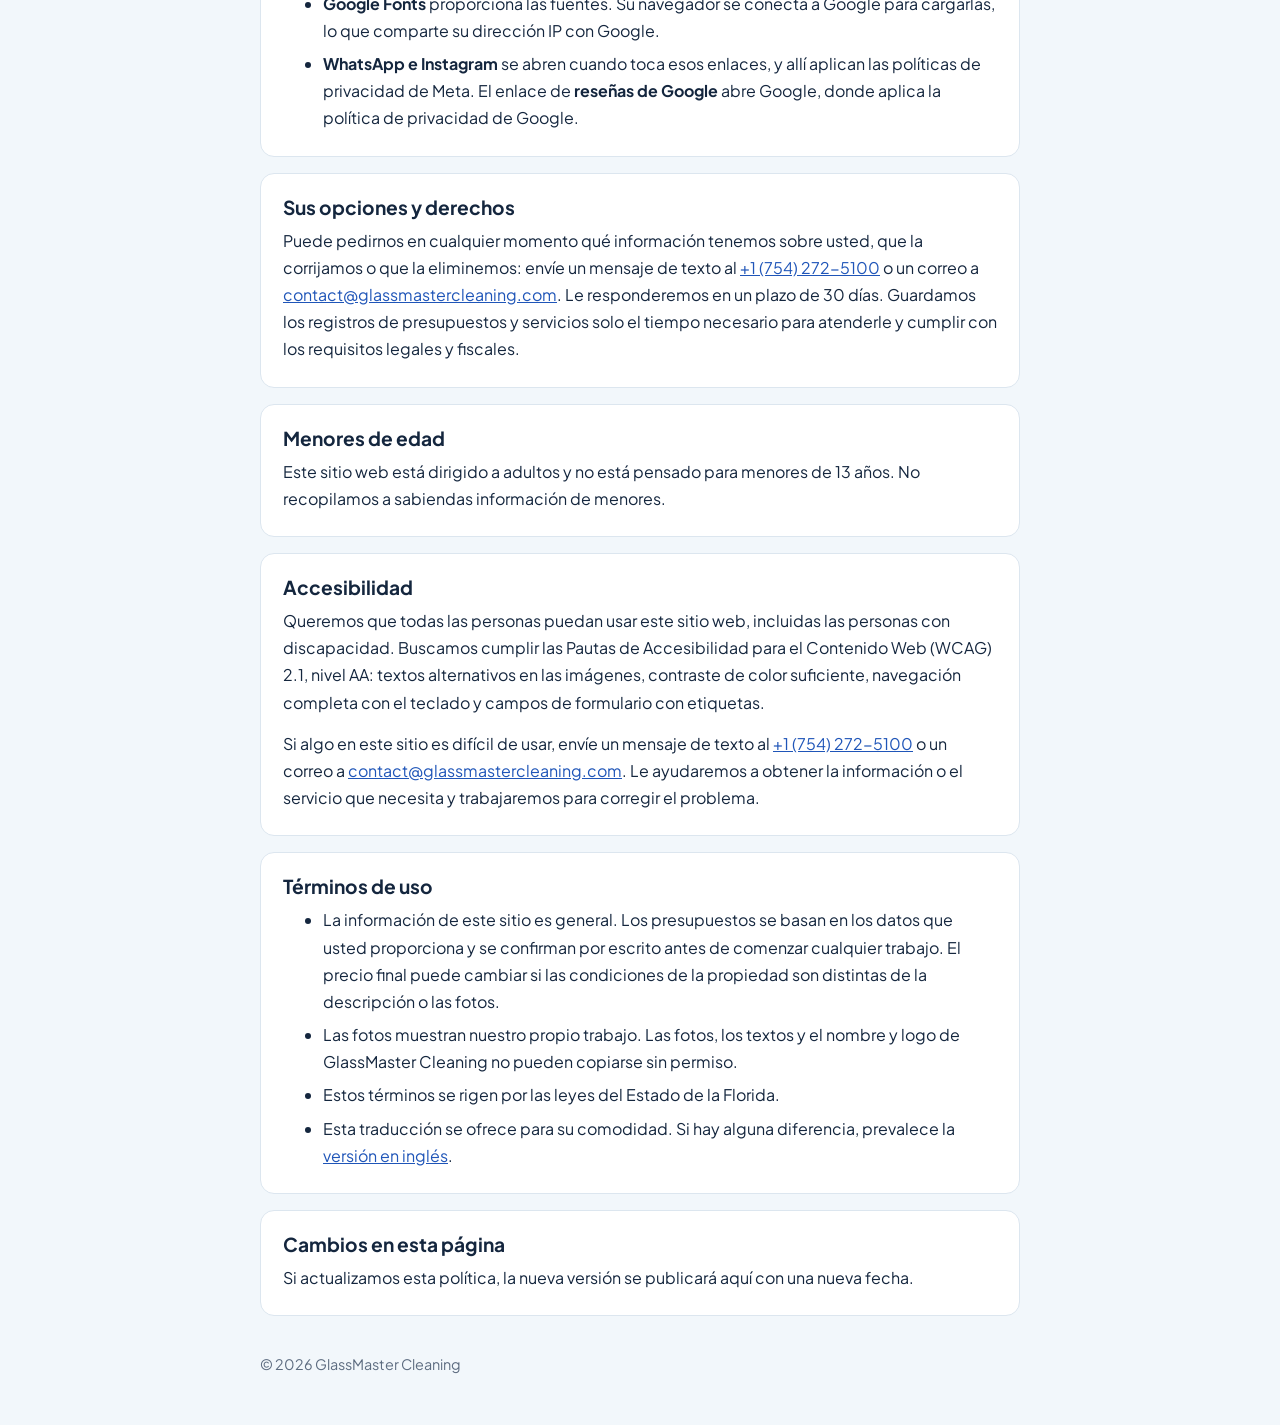
==== commit c3555ec5: "E-mail da empresa no site e scripts fora do HTML - masterglass89@gmail.com virou contact@glassmaster" ====
--- a/privacy-es.html
+++ b/privacy-es.html
@@ -35,9 +35,9 @@
 <header class="wrap"><a href="./?lang=es">← Volver a GlassMaster Cleaning</a> · <a href="privacy.html" lang="en" hreflang="en">English</a></header>
 <main class="wrap">
 <h1>Política de privacidad, términos y accesibilidad</h1>
-<p class="upd">Última actualización: 9 de noviembre de 2026.</p>
+<p class="upd">Última actualización: 1 de noviembre de 2026.</p>
 <nav aria-label="Contenido"><ol><li><a href="#s1">Quiénes somos</a></li><li><a href="#s2">Información que recibimos</a></li><li><a href="#s3">No vendemos ni compartimos su información</a></li><li><a href="#s4">Mensajes de texto</a></li><li><a href="#s5">Cookies</a></li><li><a href="#s6">Servicios de terceros</a></li><li><a href="#s7">Sus opciones y derechos</a></li><li><a href="#s8">Menores de edad</a></li><li><a href="#s9">Accesibilidad</a></li><li><a href="#s10">Términos de uso</a></li><li><a href="#s11">Cambios en esta página</a></li></ol></nav>
-<section id="s1"><h2>Quiénes somos</h2><p>Este sitio web pertenece a <b>GlassMaster Cleaning</b>, una empresa de limpieza de ventanas y exteriores que atiende los condados de Broward, Palm Beach y Miami-Dade, en el sur de la Florida. Preguntas sobre esta política: envíe un mensaje de texto al <a href="sms:+17542725100">+1 (754) 272-5100</a> o un correo a <a href="mailto:masterglass89@gmail.com">masterglass89@gmail.com</a>.</p></section><section id="s2"><h2>Información que recibimos</h2><p><b>Este sitio web no guarda su información.</b> El cuestionario de presupuesto funciona completamente en su navegador. Al tocar enviar, se abre su app de mensajes, WhatsApp o correo con un mensaje listo, y no se envía nada hasta que usted presione enviar allí.</p><p>Cuando nos contacta, recibimos lo que usted decide compartir, como su nombre, teléfono, correo, dirección de la propiedad, los servicios que necesita y fotos. Lo usamos solo para preparar su presupuesto, programar y realizar el servicio, y darle seguimiento.</p><p><b>Registro de clientes.</b> Cuando agenda un servicio, GlassMaster guarda un registro privado con solo lo necesario para atenderle: su nombre, nombre de la empresa (opcional), teléfono (opcional), dirección del servicio, fechas y horarios de las citas, el servicio realizado y notas del trabajo. Si desea limpiezas regulares, también podemos anotar la frecuencia (por ejemplo, cada 3 meses) para recordarnos contactarle. Estos registros se guardan cifrados en un sistema protegido con contraseña en servidores de Cloudflare, solo GlassMaster los ve, y nunca se venden ni se usan para publicidad. Los conservamos mientras sea cliente y hasta 3 años después de su último servicio, salvo que nos pida borrarlos antes.</p></section><section id="s3"><h2>No vendemos ni compartimos su información</h2><p>No vendemos su información personal y no la compartimos para publicidad dirigida. Solo la compartimos con proveedores que nos ayudan a operar el negocio (por ejemplo, nuestros servicios de teléfono y correo) y cuando la ley lo exige.</p></section><section id="s4"><h2>Mensajes de texto</h2><p>Si nos envía un mensaje de texto, le responderemos por texto sobre su presupuesto y su cita. No enviamos mensajes de marketing sin su permiso. Pueden aplicarse cargos por mensajes y datos. Responda STOP en cualquier momento para dejar de recibir nuestros mensajes.</p></section><section id="s5"><h2>Cookies</h2><p>Este sitio web <b>no usa cookies</b> de rastreo, publicidad ni análisis, y no usamos Google Analytics, Meta Pixel ni herramientas de rastreo similares.</p></section><section id="s6"><h2>Servicios de terceros</h2><ul><li><b>Cloudflare</b> aloja este sitio web y registra datos técnicos de acceso (como la dirección IP y el navegador) por seguridad, y guarda cifrado nuestro registro privado de clientes (sistema de citas). También usamos <b>Cloudflare Web Analytics</b> para contar las visitas: no usa cookies, no lo identifica y no lo sigue en otros sitios.</li><li><b>Google Fonts</b> proporciona las fuentes. Su navegador se conecta a Google para cargarlas, lo que comparte su dirección IP con Google.</li><li><b>WhatsApp e Instagram</b> se abren cuando toca esos enlaces, y allí aplican las políticas de privacidad de Meta. El enlace de <b>reseñas de Google</b> abre Google, donde aplica la política de privacidad de Google.</li></ul></section><section id="s7"><h2>Sus opciones y derechos</h2><p>Puede pedirnos en cualquier momento qué información tenemos sobre usted, que la corrijamos o que la eliminemos: envíe un mensaje de texto al <a href="sms:+17542725100">+1 (754) 272-5100</a> o un correo a <a href="mailto:masterglass89@gmail.com">masterglass89@gmail.com</a>. Le responderemos en un plazo de 30 días. Guardamos los registros de presupuestos y servicios solo el tiempo necesario para atenderle y cumplir con los requisitos legales y fiscales.</p></section><section id="s8"><h2>Menores de edad</h2><p>Este sitio web está dirigido a adultos y no está pensado para menores de 13 años. No recopilamos a sabiendas información de menores.</p></section><section id="s9"><h2>Accesibilidad</h2><p>Queremos que todas las personas puedan usar este sitio web, incluidas las personas con discapacidad. Buscamos cumplir las Pautas de Accesibilidad para el Contenido Web (WCAG) 2.1, nivel AA: textos alternativos en las imágenes, contraste de color suficiente, navegación completa con el teclado y campos de formulario con etiquetas.</p><p>Si algo en este sitio es difícil de usar, envíe un mensaje de texto al <a href="sms:+17542725100">+1 (754) 272-5100</a> o un correo a <a href="mailto:masterglass89@gmail.com">masterglass89@gmail.com</a>. Le ayudaremos a obtener la información o el servicio que necesita y trabajaremos para corregir el problema.</p></section><section id="s10"><h2>Términos de uso</h2><ul><li>La información de este sitio es general. Los presupuestos se basan en los datos que usted proporciona y se confirman por escrito antes de comenzar cualquier trabajo. El precio final puede cambiar si las condiciones de la propiedad son distintas de la descripción o las fotos.</li><li>Las fotos muestran nuestro propio trabajo. Las fotos, los textos y el nombre y logo de GlassMaster Cleaning no pueden copiarse sin permiso.</li><li>Estos términos se rigen por las leyes del Estado de la Florida.</li><li>Esta traducción se ofrece para su comodidad. Si hay alguna diferencia, prevalece la <a href="privacy.html" lang="en" hreflang="en">versión en inglés</a>.</li></ul></section><section id="s11"><h2>Cambios en esta página</h2><p>Si actualizamos esta política, la nueva versión se publicará aquí con una nueva fecha.</p></section>
+<section id="s1"><h2>Quiénes somos</h2><p>Este sitio web pertenece a <b>GlassMaster Cleaning</b>, una empresa de limpieza de ventanas y exteriores que atiende los condados de Broward, Palm Beach y Miami-Dade, en el sur de la Florida. Preguntas sobre esta política: envíe un mensaje de texto al <a href="sms:+17542725100">+1 (754) 272-5100</a> o un correo a <a href="mailto:contact@glassmastercleaning.com">contact@glassmastercleaning.com</a>.</p></section><section id="s2"><h2>Información que recibimos</h2><p><b>Este sitio web no guarda su información.</b> El cuestionario de presupuesto funciona completamente en su navegador. Al tocar enviar, se abre su app de mensajes, WhatsApp o correo con un mensaje listo, y no se envía nada hasta que usted presione enviar allí.</p><p>Cuando nos contacta, recibimos lo que usted decide compartir, como su nombre, teléfono, correo, dirección de la propiedad, los servicios que necesita y fotos. Lo usamos solo para preparar su presupuesto, programar y realizar el servicio, y darle seguimiento.</p></section><section id="s3"><h2>No vendemos ni compartimos su información</h2><p>No vendemos su información personal y no la compartimos para publicidad dirigida. Solo la compartimos con proveedores que nos ayudan a operar el negocio (por ejemplo, nuestros servicios de teléfono y correo) y cuando la ley lo exige.</p></section><section id="s4"><h2>Mensajes de texto</h2><p>Si nos envía un mensaje de texto, le responderemos por texto sobre su presupuesto y su cita. No enviamos mensajes de marketing sin su permiso. Pueden aplicarse cargos por mensajes y datos. Responda STOP en cualquier momento para dejar de recibir nuestros mensajes.</p></section><section id="s5"><h2>Cookies</h2><p>Este sitio web <b>no usa cookies</b> de rastreo, publicidad ni análisis, y no usamos Google Analytics, Meta Pixel ni herramientas de rastreo similares.</p></section><section id="s6"><h2>Servicios de terceros</h2><ul><li><b>Cloudflare</b> aloja este sitio web y registra datos técnicos de acceso (como la dirección IP y el navegador) por seguridad. También usamos <b>Cloudflare Web Analytics</b> para contar las visitas: no usa cookies, no lo identifica y no lo sigue en otros sitios.</li><li><b>Google Fonts</b> proporciona las fuentes. Su navegador se conecta a Google para cargarlas, lo que comparte su dirección IP con Google.</li><li><b>WhatsApp e Instagram</b> se abren cuando toca esos enlaces, y allí aplican las políticas de privacidad de Meta. El enlace de <b>reseñas de Google</b> abre Google, donde aplica la política de privacidad de Google.</li></ul></section><section id="s7"><h2>Sus opciones y derechos</h2><p>Puede pedirnos en cualquier momento qué información tenemos sobre usted, que la corrijamos o que la eliminemos: envíe un mensaje de texto al <a href="sms:+17542725100">+1 (754) 272-5100</a> o un correo a <a href="mailto:contact@glassmastercleaning.com">contact@glassmastercleaning.com</a>. Le responderemos en un plazo de 30 días. Guardamos los registros de presupuestos y servicios solo el tiempo necesario para atenderle y cumplir con los requisitos legales y fiscales.</p></section><section id="s8"><h2>Menores de edad</h2><p>Este sitio web está dirigido a adultos y no está pensado para menores de 13 años. No recopilamos a sabiendas información de menores.</p></section><section id="s9"><h2>Accesibilidad</h2><p>Queremos que todas las personas puedan usar este sitio web, incluidas las personas con discapacidad. Buscamos cumplir las Pautas de Accesibilidad para el Contenido Web (WCAG) 2.1, nivel AA: textos alternativos en las imágenes, contraste de color suficiente, navegación completa con el teclado y campos de formulario con etiquetas.</p><p>Si algo en este sitio es difícil de usar, envíe un mensaje de texto al <a href="sms:+17542725100">+1 (754) 272-5100</a> o un correo a <a href="mailto:contact@glassmastercleaning.com">contact@glassmastercleaning.com</a>. Le ayudaremos a obtener la información o el servicio que necesita y trabajaremos para corregir el problema.</p></section><section id="s10"><h2>Términos de uso</h2><ul><li>La información de este sitio es general. Los presupuestos se basan en los datos que usted proporciona y se confirman por escrito antes de comenzar cualquier trabajo. El precio final puede cambiar si las condiciones de la propiedad son distintas de la descripción o las fotos.</li><li>Las fotos muestran nuestro propio trabajo. Las fotos, los textos y el nombre y logo de GlassMaster Cleaning no pueden copiarse sin permiso.</li><li>Estos términos se rigen por las leyes del Estado de la Florida.</li><li>Esta traducción se ofrece para su comodidad. Si hay alguna diferencia, prevalece la <a href="privacy.html" lang="en" hreflang="en">versión en inglés</a>.</li></ul></section><section id="s11"><h2>Cambios en esta página</h2><p>Si actualizamos esta política, la nueva versión se publicará aquí con una nueva fecha.</p></section>
 </main>
 <footer class="wrap">© 2026 GlassMaster Cleaning</footer>
 </body>
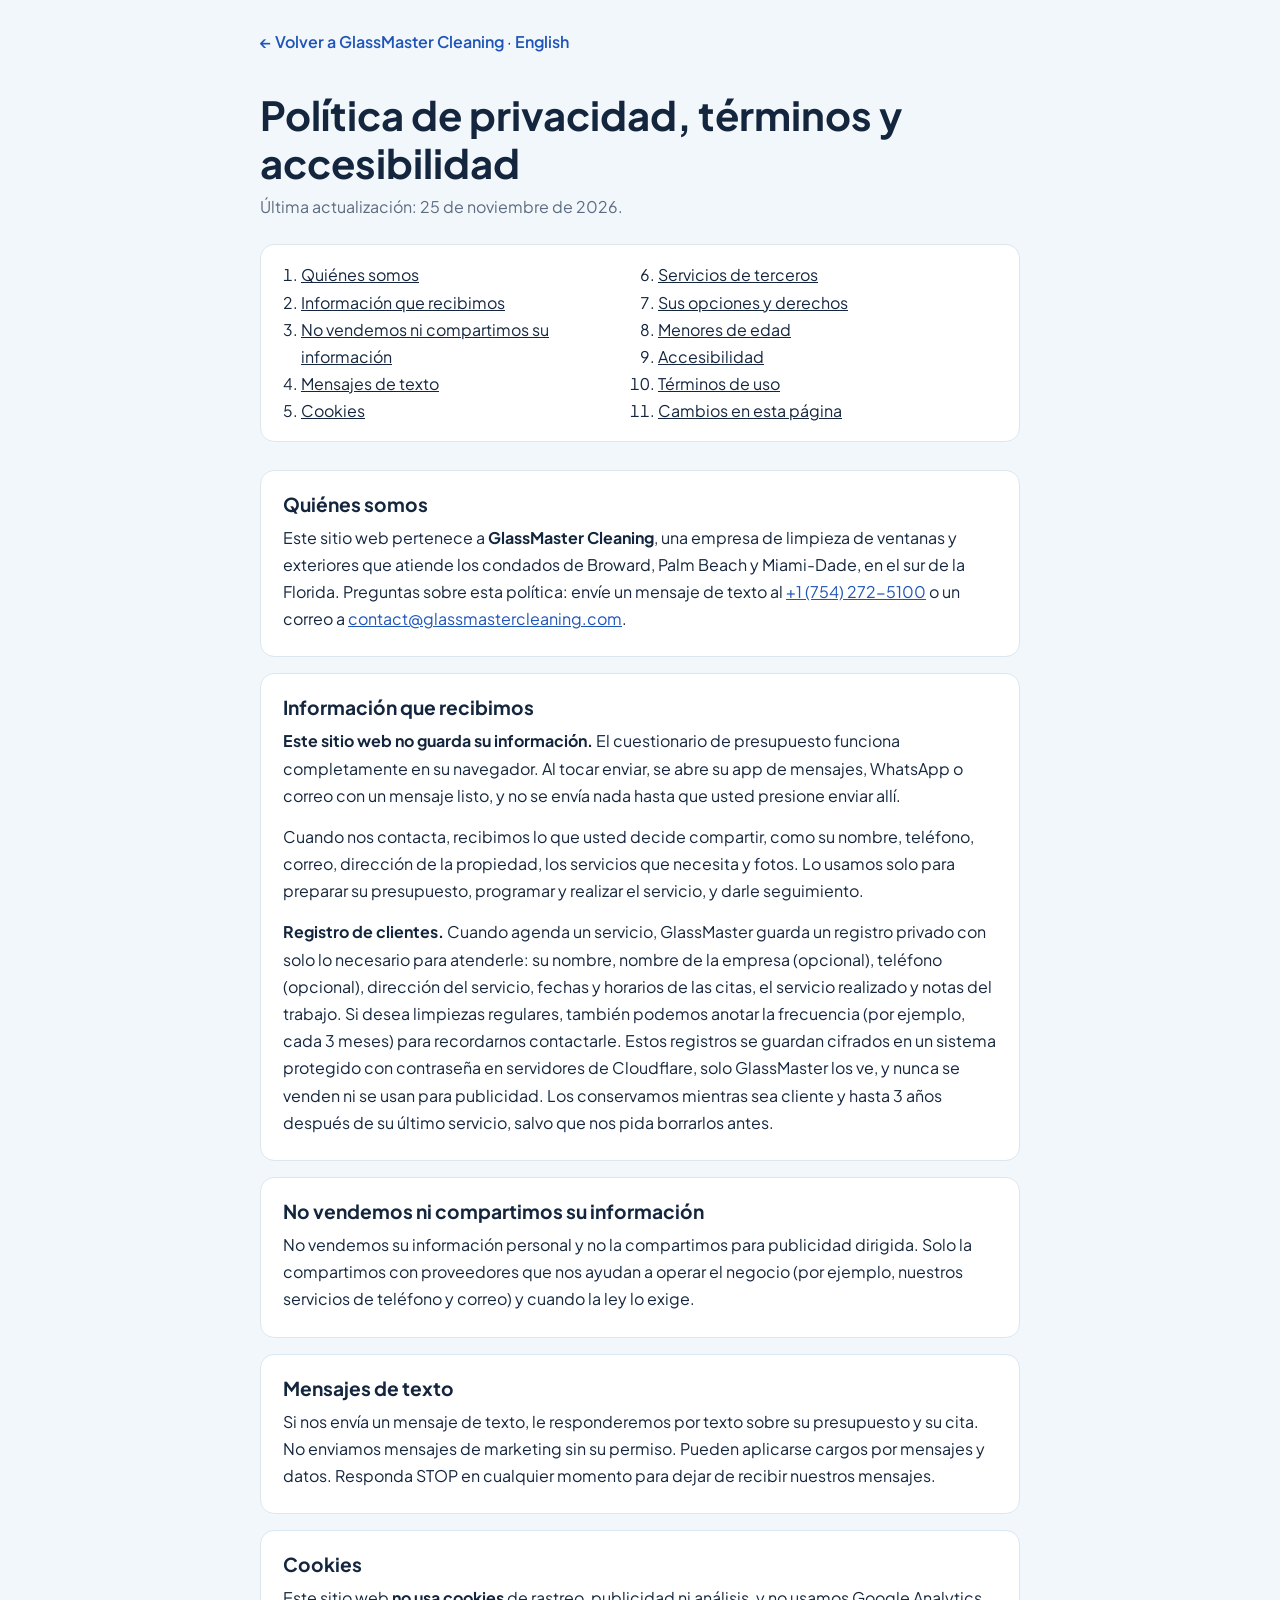
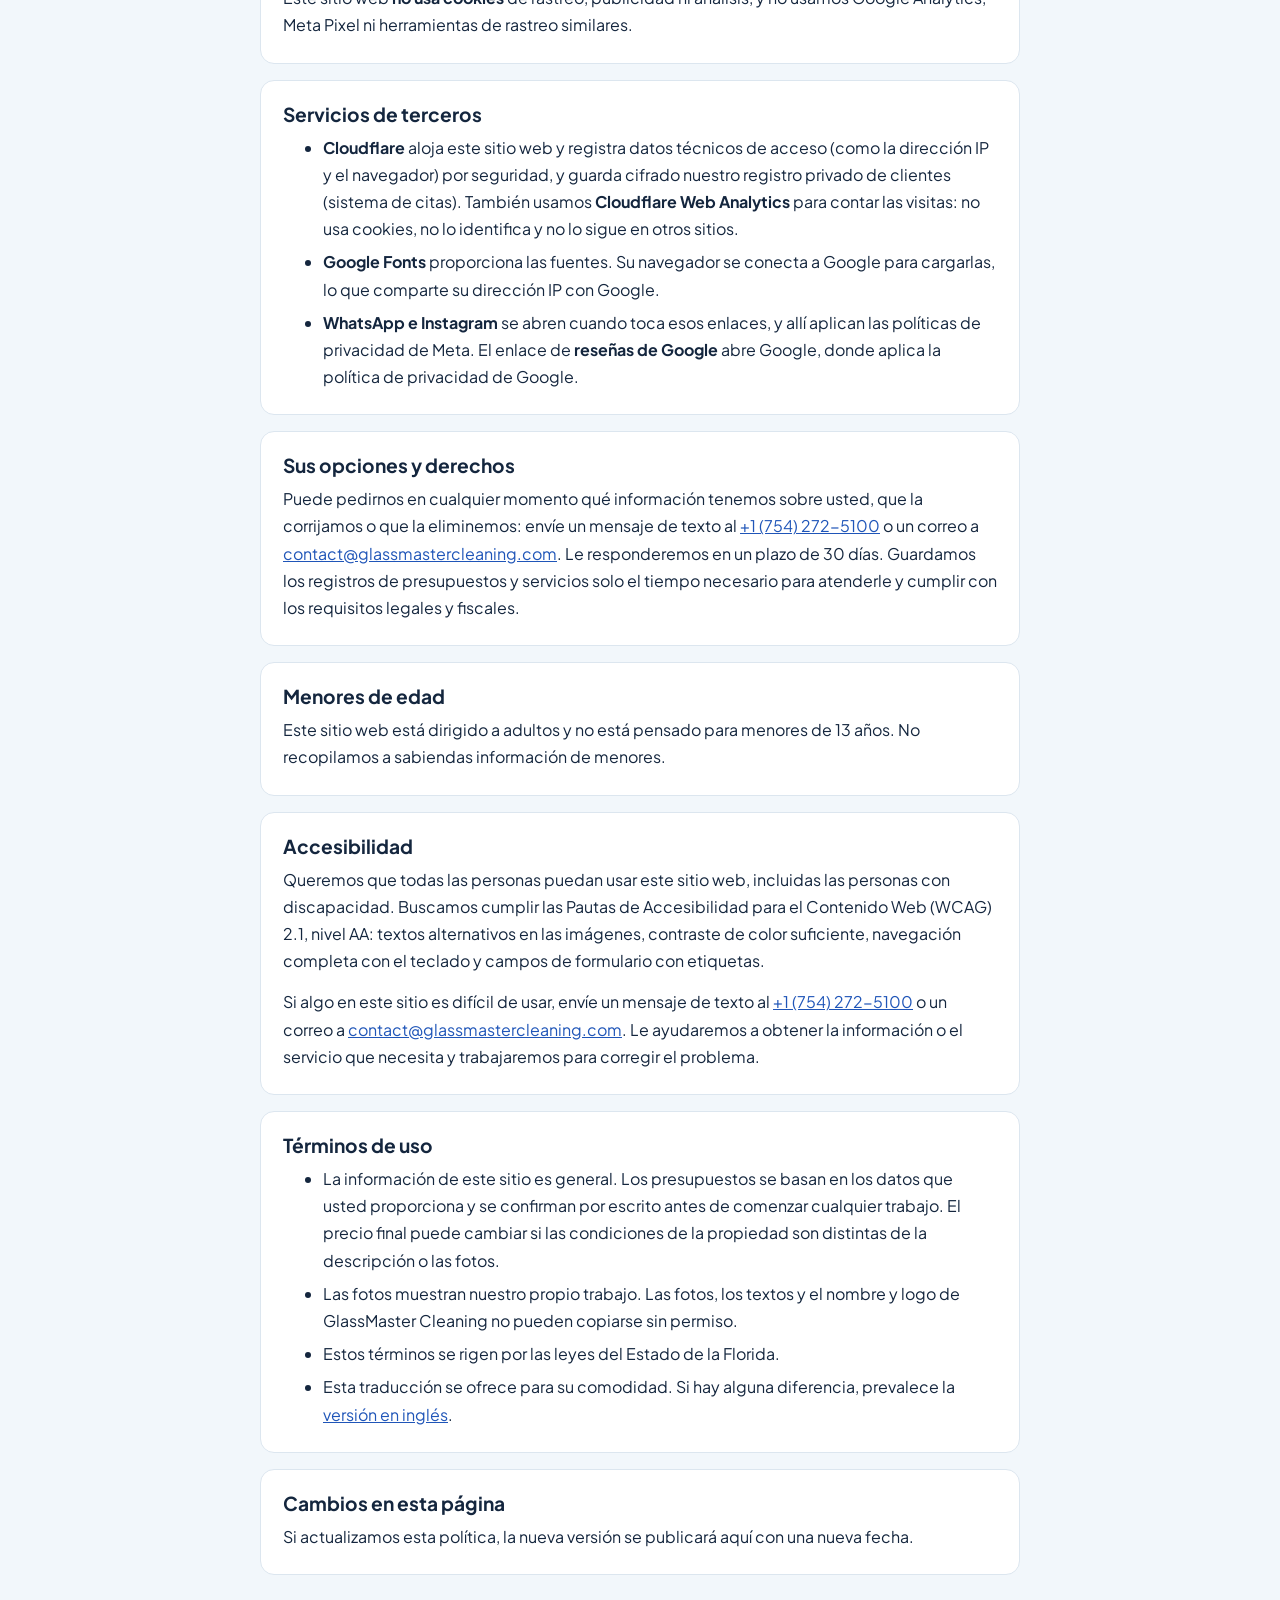
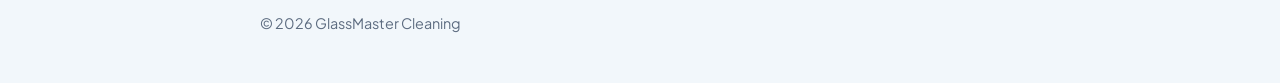
==== commit 28ff7f2d: "Junta a main (e-mail contact@) na política de privacidade com o registro de clientes Co-Authored-By:" ====
--- a/privacy-es.html
+++ b/privacy-es.html
@@ -35,9 +35,9 @@
 <header class="wrap"><a href="./?lang=es">← Volver a GlassMaster Cleaning</a> · <a href="privacy.html" lang="en" hreflang="en">English</a></header>
 <main class="wrap">
 <h1>Política de privacidad, términos y accesibilidad</h1>
-<p class="upd">Última actualización: 1 de noviembre de 2026.</p>
+<p class="upd">Última actualización: 25 de noviembre de 2026.</p>
 <nav aria-label="Contenido"><ol><li><a href="#s1">Quiénes somos</a></li><li><a href="#s2">Información que recibimos</a></li><li><a href="#s3">No vendemos ni compartimos su información</a></li><li><a href="#s4">Mensajes de texto</a></li><li><a href="#s5">Cookies</a></li><li><a href="#s6">Servicios de terceros</a></li><li><a href="#s7">Sus opciones y derechos</a></li><li><a href="#s8">Menores de edad</a></li><li><a href="#s9">Accesibilidad</a></li><li><a href="#s10">Términos de uso</a></li><li><a href="#s11">Cambios en esta página</a></li></ol></nav>
-<section id="s1"><h2>Quiénes somos</h2><p>Este sitio web pertenece a <b>GlassMaster Cleaning</b>, una empresa de limpieza de ventanas y exteriores que atiende los condados de Broward, Palm Beach y Miami-Dade, en el sur de la Florida. Preguntas sobre esta política: envíe un mensaje de texto al <a href="sms:+17542725100">+1 (754) 272-5100</a> o un correo a <a href="mailto:contact@glassmastercleaning.com">contact@glassmastercleaning.com</a>.</p></section><section id="s2"><h2>Información que recibimos</h2><p><b>Este sitio web no guarda su información.</b> El cuestionario de presupuesto funciona completamente en su navegador. Al tocar enviar, se abre su app de mensajes, WhatsApp o correo con un mensaje listo, y no se envía nada hasta que usted presione enviar allí.</p><p>Cuando nos contacta, recibimos lo que usted decide compartir, como su nombre, teléfono, correo, dirección de la propiedad, los servicios que necesita y fotos. Lo usamos solo para preparar su presupuesto, programar y realizar el servicio, y darle seguimiento.</p></section><section id="s3"><h2>No vendemos ni compartimos su información</h2><p>No vendemos su información personal y no la compartimos para publicidad dirigida. Solo la compartimos con proveedores que nos ayudan a operar el negocio (por ejemplo, nuestros servicios de teléfono y correo) y cuando la ley lo exige.</p></section><section id="s4"><h2>Mensajes de texto</h2><p>Si nos envía un mensaje de texto, le responderemos por texto sobre su presupuesto y su cita. No enviamos mensajes de marketing sin su permiso. Pueden aplicarse cargos por mensajes y datos. Responda STOP en cualquier momento para dejar de recibir nuestros mensajes.</p></section><section id="s5"><h2>Cookies</h2><p>Este sitio web <b>no usa cookies</b> de rastreo, publicidad ni análisis, y no usamos Google Analytics, Meta Pixel ni herramientas de rastreo similares.</p></section><section id="s6"><h2>Servicios de terceros</h2><ul><li><b>Cloudflare</b> aloja este sitio web y registra datos técnicos de acceso (como la dirección IP y el navegador) por seguridad. También usamos <b>Cloudflare Web Analytics</b> para contar las visitas: no usa cookies, no lo identifica y no lo sigue en otros sitios.</li><li><b>Google Fonts</b> proporciona las fuentes. Su navegador se conecta a Google para cargarlas, lo que comparte su dirección IP con Google.</li><li><b>WhatsApp e Instagram</b> se abren cuando toca esos enlaces, y allí aplican las políticas de privacidad de Meta. El enlace de <b>reseñas de Google</b> abre Google, donde aplica la política de privacidad de Google.</li></ul></section><section id="s7"><h2>Sus opciones y derechos</h2><p>Puede pedirnos en cualquier momento qué información tenemos sobre usted, que la corrijamos o que la eliminemos: envíe un mensaje de texto al <a href="sms:+17542725100">+1 (754) 272-5100</a> o un correo a <a href="mailto:contact@glassmastercleaning.com">contact@glassmastercleaning.com</a>. Le responderemos en un plazo de 30 días. Guardamos los registros de presupuestos y servicios solo el tiempo necesario para atenderle y cumplir con los requisitos legales y fiscales.</p></section><section id="s8"><h2>Menores de edad</h2><p>Este sitio web está dirigido a adultos y no está pensado para menores de 13 años. No recopilamos a sabiendas información de menores.</p></section><section id="s9"><h2>Accesibilidad</h2><p>Queremos que todas las personas puedan usar este sitio web, incluidas las personas con discapacidad. Buscamos cumplir las Pautas de Accesibilidad para el Contenido Web (WCAG) 2.1, nivel AA: textos alternativos en las imágenes, contraste de color suficiente, navegación completa con el teclado y campos de formulario con etiquetas.</p><p>Si algo en este sitio es difícil de usar, envíe un mensaje de texto al <a href="sms:+17542725100">+1 (754) 272-5100</a> o un correo a <a href="mailto:contact@glassmastercleaning.com">contact@glassmastercleaning.com</a>. Le ayudaremos a obtener la información o el servicio que necesita y trabajaremos para corregir el problema.</p></section><section id="s10"><h2>Términos de uso</h2><ul><li>La información de este sitio es general. Los presupuestos se basan en los datos que usted proporciona y se confirman por escrito antes de comenzar cualquier trabajo. El precio final puede cambiar si las condiciones de la propiedad son distintas de la descripción o las fotos.</li><li>Las fotos muestran nuestro propio trabajo. Las fotos, los textos y el nombre y logo de GlassMaster Cleaning no pueden copiarse sin permiso.</li><li>Estos términos se rigen por las leyes del Estado de la Florida.</li><li>Esta traducción se ofrece para su comodidad. Si hay alguna diferencia, prevalece la <a href="privacy.html" lang="en" hreflang="en">versión en inglés</a>.</li></ul></section><section id="s11"><h2>Cambios en esta página</h2><p>Si actualizamos esta política, la nueva versión se publicará aquí con una nueva fecha.</p></section>
+<section id="s1"><h2>Quiénes somos</h2><p>Este sitio web pertenece a <b>GlassMaster Cleaning</b>, una empresa de limpieza de ventanas y exteriores que atiende los condados de Broward, Palm Beach y Miami-Dade, en el sur de la Florida. Preguntas sobre esta política: envíe un mensaje de texto al <a href="sms:+17542725100">+1 (754) 272-5100</a> o un correo a <a href="mailto:contact@glassmastercleaning.com">contact@glassmastercleaning.com</a>.</p></section><section id="s2"><h2>Información que recibimos</h2><p><b>Este sitio web no guarda su información.</b> El cuestionario de presupuesto funciona completamente en su navegador. Al tocar enviar, se abre su app de mensajes, WhatsApp o correo con un mensaje listo, y no se envía nada hasta que usted presione enviar allí.</p><p>Cuando nos contacta, recibimos lo que usted decide compartir, como su nombre, teléfono, correo, dirección de la propiedad, los servicios que necesita y fotos. Lo usamos solo para preparar su presupuesto, programar y realizar el servicio, y darle seguimiento.</p><p><b>Registro de clientes.</b> Cuando agenda un servicio, GlassMaster guarda un registro privado con solo lo necesario para atenderle: su nombre, nombre de la empresa (opcional), teléfono (opcional), dirección del servicio, fechas y horarios de las citas, el servicio realizado y notas del trabajo. Si desea limpiezas regulares, también podemos anotar la frecuencia (por ejemplo, cada 3 meses) para recordarnos contactarle. Estos registros se guardan cifrados en un sistema protegido con contraseña en servidores de Cloudflare, solo GlassMaster los ve, y nunca se venden ni se usan para publicidad. Los conservamos mientras sea cliente y hasta 3 años después de su último servicio, salvo que nos pida borrarlos antes.</p></section><section id="s3"><h2>No vendemos ni compartimos su información</h2><p>No vendemos su información personal y no la compartimos para publicidad dirigida. Solo la compartimos con proveedores que nos ayudan a operar el negocio (por ejemplo, nuestros servicios de teléfono y correo) y cuando la ley lo exige.</p></section><section id="s4"><h2>Mensajes de texto</h2><p>Si nos envía un mensaje de texto, le responderemos por texto sobre su presupuesto y su cita. No enviamos mensajes de marketing sin su permiso. Pueden aplicarse cargos por mensajes y datos. Responda STOP en cualquier momento para dejar de recibir nuestros mensajes.</p></section><section id="s5"><h2>Cookies</h2><p>Este sitio web <b>no usa cookies</b> de rastreo, publicidad ni análisis, y no usamos Google Analytics, Meta Pixel ni herramientas de rastreo similares.</p></section><section id="s6"><h2>Servicios de terceros</h2><ul><li><b>Cloudflare</b> aloja este sitio web y registra datos técnicos de acceso (como la dirección IP y el navegador) por seguridad, y guarda cifrado nuestro registro privado de clientes (sistema de citas). También usamos <b>Cloudflare Web Analytics</b> para contar las visitas: no usa cookies, no lo identifica y no lo sigue en otros sitios.</li><li><b>Google Fonts</b> proporciona las fuentes. Su navegador se conecta a Google para cargarlas, lo que comparte su dirección IP con Google.</li><li><b>WhatsApp e Instagram</b> se abren cuando toca esos enlaces, y allí aplican las políticas de privacidad de Meta. El enlace de <b>reseñas de Google</b> abre Google, donde aplica la política de privacidad de Google.</li></ul></section><section id="s7"><h2>Sus opciones y derechos</h2><p>Puede pedirnos en cualquier momento qué información tenemos sobre usted, que la corrijamos o que la eliminemos: envíe un mensaje de texto al <a href="sms:+17542725100">+1 (754) 272-5100</a> o un correo a <a href="mailto:contact@glassmastercleaning.com">contact@glassmastercleaning.com</a>. Le responderemos en un plazo de 30 días. Guardamos los registros de presupuestos y servicios solo el tiempo necesario para atenderle y cumplir con los requisitos legales y fiscales.</p></section><section id="s8"><h2>Menores de edad</h2><p>Este sitio web está dirigido a adultos y no está pensado para menores de 13 años. No recopilamos a sabiendas información de menores.</p></section><section id="s9"><h2>Accesibilidad</h2><p>Queremos que todas las personas puedan usar este sitio web, incluidas las personas con discapacidad. Buscamos cumplir las Pautas de Accesibilidad para el Contenido Web (WCAG) 2.1, nivel AA: textos alternativos en las imágenes, contraste de color suficiente, navegación completa con el teclado y campos de formulario con etiquetas.</p><p>Si algo en este sitio es difícil de usar, envíe un mensaje de texto al <a href="sms:+17542725100">+1 (754) 272-5100</a> o un correo a <a href="mailto:contact@glassmastercleaning.com">contact@glassmastercleaning.com</a>. Le ayudaremos a obtener la información o el servicio que necesita y trabajaremos para corregir el problema.</p></section><section id="s10"><h2>Términos de uso</h2><ul><li>La información de este sitio es general. Los presupuestos se basan en los datos que usted proporciona y se confirman por escrito antes de comenzar cualquier trabajo. El precio final puede cambiar si las condiciones de la propiedad son distintas de la descripción o las fotos.</li><li>Las fotos muestran nuestro propio trabajo. Las fotos, los textos y el nombre y logo de GlassMaster Cleaning no pueden copiarse sin permiso.</li><li>Estos términos se rigen por las leyes del Estado de la Florida.</li><li>Esta traducción se ofrece para su comodidad. Si hay alguna diferencia, prevalece la <a href="privacy.html" lang="en" hreflang="en">versión en inglés</a>.</li></ul></section><section id="s11"><h2>Cambios en esta página</h2><p>Si actualizamos esta política, la nueva versión se publicará aquí con una nueva fecha.</p></section>
 </main>
 <footer class="wrap">© 2026 GlassMaster Cleaning</footer>
 </body>
